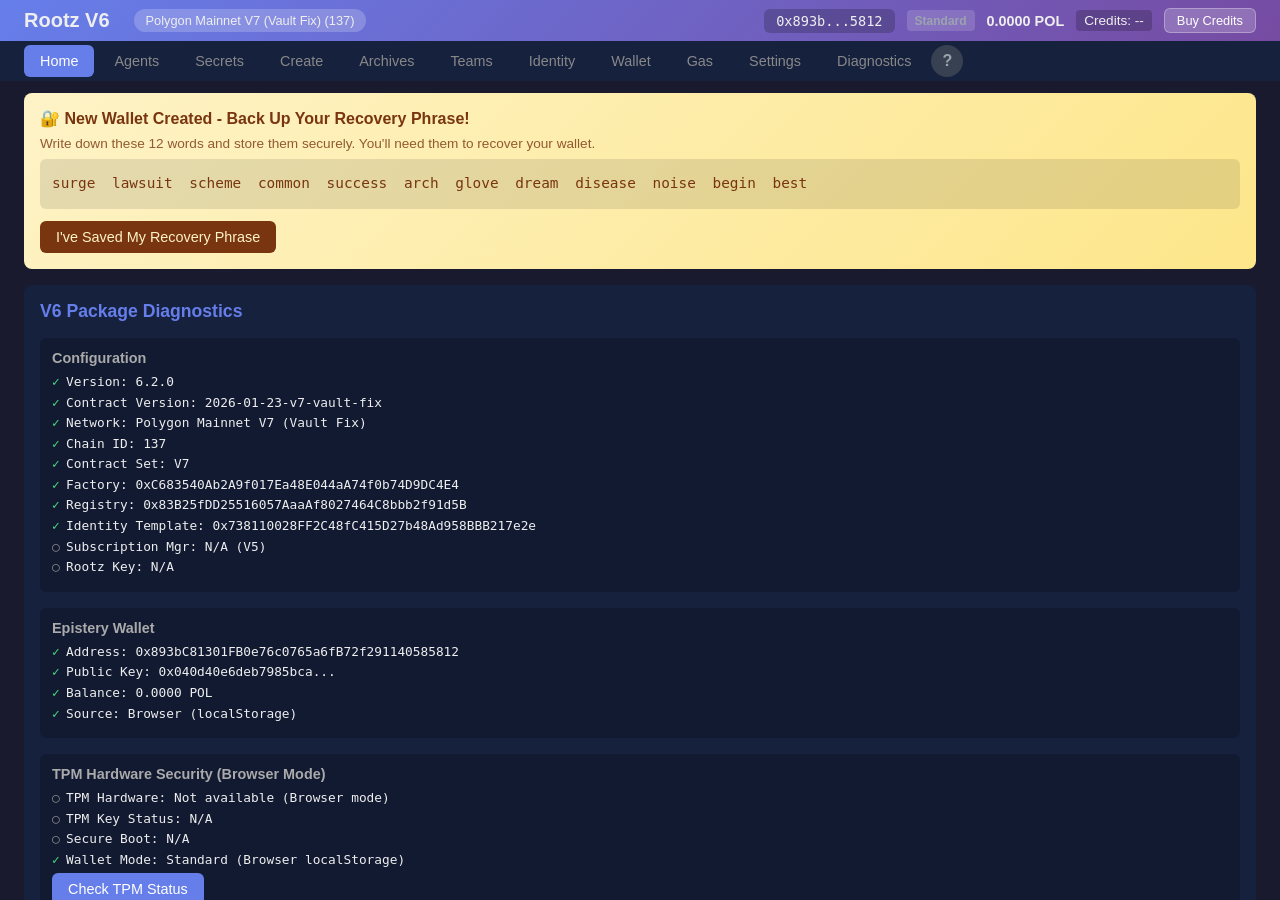
==== index.html @ f6fe9cd7 "Initial deploy — Dashboard V6 build output Vite build from rootz-v6 monorepo. Static files for dashb" ====
<!DOCTYPE html>
<html lang="en">
<head>
  <meta charset="UTF-8">
  <meta name="viewport" content="width=device-width, initial-scale=1.0">
  <title>Rootz V6 Dashboard</title>
  <!-- Office.js for Word Add-in integration -->
  <script src="https://appsforoffice.microsoft.com/lib/1/hosted/office.js"></script>
  <script type="module" crossorigin src="./assets/index-DP-RvSxd.js"></script>
  <link rel="stylesheet" crossorigin href="./assets/index-CRIMobjy.css">
</head>
<body>
  <header id="header">
    <div class="header-content">
      <h1>Rootz V6</h1>
      <div id="network-badge" class="badge">Loading...</div>
      <div id="wallet-info">
        <span id="wallet-address">Not connected</span>
        <span id="wallet-source-badge" class="wallet-source-badge" title="Wallet security mode"></span>
        <span id="wallet-balance"></span>
        <span id="identity-address" class="identity-badge" title="Active Identity Contract"></span>
        <span id="registry-credits" class="registry-credits" title="Registry credits balance">Credits: --</span>
        <button id="buy-credits-btn" class="header-btn" title="Buy 100K credits">Buy Credits</button>
      </div>
    </div>
  </header>

  <nav id="nav">
    <button data-tab="home" class="active">Home</button>
    <button data-tab="agents">Agents</button>
    <button data-tab="secrets">Secrets</button>
    <button data-tab="create">Create</button>
    <button data-tab="archives">Archives</button>
    <button data-tab="teams">Teams</button>
    <button data-tab="identity">Identity</button>
    <button data-tab="wallet">Wallet</button>
    <button data-tab="gas">Gas</button>
    <button data-tab="settings">Settings</button>
    <button data-tab="diagnostics">Diagnostics</button>
    <button data-tab="help" class="help-nav-btn">?</button>
  </nav>

  <main id="content">
    <div id="loading">Initializing...</div>
  </main>

  <!-- Credit Purchase Modal -->
  <div id="credit-modal" class="modal" style="display: none;">
    <div class="modal-backdrop" onclick="document.getElementById('credit-modal').style.display='none'"></div>
    <div class="modal-content">
      <div class="modal-header">
        <h2>Purchase Credits</h2>
        <button class="modal-close" onclick="document.getElementById('credit-modal').style.display='none'">&times;</button>
      </div>
      <div class="modal-body">
        <div id="credit-modal-loading">Loading available tokens...</div>
        <div id="credit-modal-tokens" style="display: none;">
          <div class="token-selector">
            <label>Pay with:</label>
            <select id="credit-token-select">
              <option value="POL">POL (Native)</option>
            </select>
          </div>
          <div class="token-info" id="credit-token-info">
            <div class="token-rate">Rate: <span id="token-rate">--</span> credits per token</div>
            <div class="token-bonus">Bonus: <span id="token-bonus">0%</span></div>
          </div>
          <div class="amount-input">
            <label>Amount:</label>
            <input type="number" id="credit-amount" value="0.1" step="0.01" min="0.01" />
            <span id="credit-amount-symbol">POL</span>
          </div>
          <div class="preview-box" id="credit-preview">
            <div class="preview-row">
              <span>Base credits:</span>
              <span id="preview-base">--</span>
            </div>
            <div class="preview-row bonus">
              <span>Bonus credits:</span>
              <span id="preview-bonus">--</span>
            </div>
            <div class="preview-row total">
              <span>Total credits:</span>
              <span id="preview-total">--</span>
            </div>
          </div>
          <button id="credit-purchase-btn" class="primary full-width">Purchase Credits</button>
          <div id="credit-purchase-status" class="status-message"></div>
        </div>
      </div>
    </div>
  </div>

</body>
</html>
---- assets/index-CRIMobjy.css ----
*{box-sizing:border-box;margin:0;padding:0}html,body{height:100%;overflow:auto}body{font-family:-apple-system,BlinkMacSystemFont,Segoe UI,Roboto,sans-serif;background:#1a1a2e;color:#eee;display:flex;flex-direction:column}header{background:linear-gradient(135deg,#667eea,#764ba2);padding:.5rem 1.5rem;flex-shrink:0}.header-content{display:flex;align-items:center;gap:1.5rem;max-width:1600px;margin:0 auto}header h1{font-size:1.25rem;font-weight:600}.badge{background:#fff3;padding:.25rem .75rem;border-radius:12px;font-size:.8rem}#wallet-info{margin-left:auto;display:flex;gap:.75rem;align-items:center}#wallet-address{font-family:monospace;background:#0003;padding:.25rem .75rem;border-radius:6px;cursor:pointer;font-size:.85rem}#wallet-balance{font-weight:600;font-size:.9rem}.wallet-source-badge{font-size:.75rem;padding:.2rem .5rem;border-radius:4px;font-weight:600}.wallet-source-badge.tpm{background:linear-gradient(135deg,#059669,#10b981);color:#fff}.wallet-source-badge.standard{background:#ffffff26;color:#9ca3af}.identity-badge{display:none;font-size:.75rem;padding:.2rem .5rem;border-radius:4px;color:#818cf8;background:#6366f126;cursor:pointer}.identity-badge.active{display:inline}.registry-credits{font-size:.85rem;padding:.2rem .5rem;border-radius:4px;background:#0003}.registry-credits.has-credits{color:#34d399;background:#22c55e26}.registry-credits.no-credits{color:#fbbf24;background:#fbbf2426}.operating-mode-container{display:flex;align-items:center;gap:.5rem;padding:.25rem .75rem;background:#0003;border-radius:6px;margin-left:1rem}.mode-label{font-size:.75rem;color:#ffffffb3;white-space:nowrap}.mode-select{background:#ffffff26;border:1px solid rgba(255,255,255,.3);color:#fff;padding:.2rem .5rem;border-radius:4px;font-size:.8rem;cursor:pointer;min-width:150px}.mode-select:hover{background:#ffffff40}.mode-select option{background:#1e293b;color:#fff}.mode-notification{position:fixed;top:80px;left:50%;transform:translate(-50%);background:#3b82f6;color:#fff;padding:.75rem 1.5rem;border-radius:8px;font-size:.9rem;box-shadow:0 4px 12px #0000004d;z-index:1000;animation:slideDown .3s ease}.mode-notification.fade-out{opacity:0;transition:opacity .3s ease}@keyframes slideDown{0%{transform:translate(-50%) translateY(-20px);opacity:0}to{transform:translate(-50%) translateY(0);opacity:1}}.header-btn{background:#fff3;border:1px solid rgba(255,255,255,.3);color:#fff;padding:.25rem .75rem;border-radius:6px;cursor:pointer;font-size:.8rem;transition:all .2s}.header-btn:hover{background:#ffffff4d}.header-btn:disabled{opacity:.5;cursor:not-allowed}nav{background:#16213e;padding:.25rem 1.5rem;display:flex;gap:.25rem;flex-shrink:0}nav button{background:transparent;border:none;color:#888;padding:.5rem 1rem;cursor:pointer;border-radius:6px;font-size:.9rem;transition:all .2s}nav button:hover{background:#ffffff1a;color:#fff}nav button.active{background:#667eea;color:#fff}main{flex:1;overflow:auto;padding:.75rem 1.5rem}#loading{text-align:center;padding:2rem;color:#888}.secrets-split-view{display:flex;gap:1rem;height:100%;background:#16213e;border-radius:8px;overflow:hidden}.secrets-list-panel{width:340px;min-width:280px;display:flex;flex-direction:column;border-right:1px solid #333;flex-shrink:0}.secrets-list-header{padding:.75rem 1rem;border-bottom:1px solid #333;display:flex;justify-content:space-between;align-items:center;flex-shrink:0}.secrets-list-header h2{font-size:1rem;color:#667eea;margin:0}.secrets-list-header button{font-size:.75rem;padding:.25rem .5rem}.secrets-filter-bar{display:flex;gap:.4rem;padding:.5rem;border-bottom:1px solid rgba(255,255,255,.1);flex-wrap:wrap;align-items:center}.secrets-search-input{flex:1;min-width:120px;padding:.3rem .5rem;border-radius:4px;border:1px solid rgba(255,255,255,.2);background:#0000004d;color:#e0e0e0;font-size:.8rem}.secrets-search-input::placeholder{color:#fff6}.secrets-filter-select{padding:.3rem .4rem;border-radius:4px;border:1px solid rgba(255,255,255,.2);background:#0000004d;color:#e0e0e0;font-size:.75rem;max-width:130px}.secrets-checkbox-label{display:flex;align-items:center;gap:.25rem;font-size:.75rem;color:#ffffffb3;white-space:nowrap;cursor:pointer}.secrets-checkbox-label input[type=checkbox]{margin:0;cursor:pointer}.secret-row-date{color:#fff6;font-size:.7rem}.secrets-list{flex:1;overflow-y:auto;padding:.5rem}.secret-row{display:flex;align-items:center;padding:.5rem .75rem;margin-bottom:.25rem;background:#0003;border-radius:6px;cursor:pointer;transition:background .15s;gap:.75rem}.secret-row:hover{background:#667eea26}.secret-row.selected{background:#667eea40;border-left:3px solid #667eea}.secret-row-icon{font-size:1.25rem;flex-shrink:0}.secret-row-info{flex:1;min-width:0}.secret-row-name{font-weight:500;font-size:.9rem;white-space:nowrap;overflow:hidden;text-overflow:ellipsis}.secret-row-meta{font-size:.75rem;color:#888;display:flex;gap:.5rem;margin-top:.15rem}.secret-row-type{background:#667eea33;color:#667eea;padding:.1rem .4rem;border-radius:4px;font-size:.65rem;text-transform:uppercase}.secret-row-ipfs{color:#4ade80}.secret-row.team-secret{border-left:3px solid #8b5cf6}.team-badge{display:inline-block;background:linear-gradient(135deg,#8b5cf6,#a855f7);color:#fff;font-size:.6rem;font-weight:600;padding:.1rem .4rem;border-radius:3px;margin-left:.4rem;text-transform:uppercase;vertical-align:middle}.shared-by{color:#a78bfa;font-size:.65rem;margin-left:.3rem}.secret-row.archive-secret{border-left:3px solid #f59e0b}.archive-badge{display:inline-block;background:linear-gradient(135deg,#f59e0b,#d97706);color:#fff;font-size:.6rem;font-weight:600;padding:.1rem .4rem;border-radius:3px;margin-left:.4rem;text-transform:uppercase;vertical-align:middle}.secrets-list-section{margin-bottom:.5rem}.secrets-list-section-header{font-size:.7rem;color:#666;text-transform:uppercase;letter-spacing:.5px;padding:.5rem .5rem .25rem}.secret-detail-panel{flex:1;display:flex;flex-direction:column;overflow:hidden;min-width:0}.secrets-split-view.compact-mode .secrets-list-panel{width:100%;border-right:none}.secrets-split-view.compact-mode .secret-detail-panel,.secrets-split-view.compact-mode.detail-active .secrets-list-panel{display:none}.secrets-split-view.compact-mode.detail-active .secret-detail-panel{display:flex;width:100%}.back-to-list-btn{display:none;background:#667eea33;border:1px solid #667eea;color:#667eea;padding:.35rem .75rem;border-radius:4px;font-size:.75rem;cursor:pointer;margin-right:.5rem}.back-to-list-btn:hover{background:#667eea4d}.secrets-split-view.compact-mode.detail-active .back-to-list-btn{display:inline-flex;align-items:center;gap:.25rem}@media (max-width: 600px){.secrets-split-view{flex-direction:column}.secrets-split-view .secrets-list-panel{width:100%;border-right:none;border-bottom:1px solid #333}.secrets-split-view.detail-active .secrets-list-panel{display:none}.secrets-split-view.detail-active .secret-detail-panel{display:flex}.secrets-split-view.detail-active .back-to-list-btn{display:inline-flex}}.detail-placeholder{display:flex;align-items:center;justify-content:center;height:100%;color:#666;text-align:center;padding:2rem}.detail-placeholder p{font-size:.9rem}.detail-header{padding:.75rem 1rem;border-bottom:1px solid #333;display:flex;justify-content:space-between;align-items:center;flex-shrink:0;background:#0003}.detail-title{font-size:1.1rem;font-weight:600;white-space:nowrap;overflow:hidden;text-overflow:ellipsis}.detail-actions{display:flex;gap:.5rem;flex-shrink:0}.decrypt-btn{background:linear-gradient(135deg,#4ade80,#22c55e);color:#000;border:none;padding:.5rem 1rem;border-radius:6px;font-weight:600;cursor:pointer;font-size:.85rem;transition:transform .2s,box-shadow .2s}.decrypt-btn:hover{transform:translateY(-1px);box-shadow:0 3px 10px #4ade804d}.decrypt-btn:disabled{background:#555;color:#888;cursor:not-allowed;transform:none;box-shadow:none}.detail-content{flex:1;overflow-y:auto;padding:1rem}.decrypted-section{background:#0d0d14;border-radius:6px;margin-bottom:1rem}.decrypted-header{display:flex;justify-content:space-between;align-items:center;padding:.5rem .75rem;background:#4ade801a;border-radius:6px 6px 0 0;border-bottom:1px solid #333}.decrypted-header .status{color:#4ade80;font-size:.85rem}.decrypted-controls{display:flex;gap:.25rem}.decrypted-controls button{background:#ffffff1a;border:none;color:#ccc;padding:.25rem .5rem;border-radius:4px;cursor:pointer;font-size:.75rem;transition:background .15s}.decrypted-controls button:hover{background:#fff3}.decrypted-body{padding:.75rem;max-height:200px;overflow-y:auto;transition:filter .2s}.decrypted-body pre{font-family:SF Mono,Monaco,monospace;font-size:.8rem;white-space:pre-wrap;word-wrap:break-word;margin:0}.decrypted-body.blurred{filter:blur(6px)}.detail-info-grid{display:grid;grid-template-columns:repeat(2,1fr);gap:.5rem;margin-bottom:1rem}.detail-info-item{background:#0003;padding:.5rem .75rem;border-radius:4px}.detail-info-label{font-size:.7rem;color:#888;text-transform:uppercase;margin-bottom:.15rem}.detail-info-value{font-size:.8rem;font-family:monospace;word-break:break-all}.collapsible-section{margin-top:.75rem}.collapsible-header{display:flex;align-items:center;gap:.5rem;padding:.5rem;background:#0003;border-radius:4px;cursor:pointer;font-size:.8rem;color:#888;transition:background .15s}.collapsible-header:hover{background:#0000004d}.collapsible-header .icon{transition:transform .2s}.collapsible-header.open .icon{transform:rotate(90deg)}.collapsible-body{display:none;padding:.75rem;background:#00000026;border-radius:0 0 4px 4px;margin-top:1px}.collapsible-body.open{display:block}.collapsible-body pre{font-size:.7rem;max-height:150px;overflow-y:auto;white-space:pre-wrap;word-wrap:break-word}.team-members-list{display:flex;flex-direction:column;gap:.5rem}.team-member-item{display:flex;align-items:center;gap:.5rem;padding:.4rem .6rem;background:#4caf501a;border-radius:4px;border-left:3px solid #4CAF50}.team-member-item .member-icon{font-size:.9rem}.team-member-item .member-address{font-size:.75rem;color:#b8e6b8;background:transparent;padding:0}.empty-state{text-align:center;padding:2rem;color:#666}.create-secret-panel{background:#16213e;border-radius:8px;padding:1rem;height:100%;overflow-y:auto}.create-secret-panel h2{margin-bottom:1rem;color:#667eea;font-size:1.1rem}.secret-form{max-width:600px}.form-row{display:flex;gap:1rem;margin-bottom:.75rem}.form-row .form-group{flex:1;margin-bottom:0}.form-group{margin-bottom:.75rem}.form-group label{display:block;margin-bottom:.25rem;color:#ccc;font-weight:500;font-size:.85rem}.form-group input,.form-group select,.form-group textarea{width:100%;padding:.5rem;background:#0003;border:1px solid #333;border-radius:6px;color:#eee;font-size:.9rem;font-family:inherit}.form-group textarea{min-height:100px;resize:vertical}.form-group input:focus,.form-group select:focus,.form-group textarea:focus{outline:none;border-color:#667eea}.form-hint{display:block;margin-top:.25rem;color:#666;font-size:.75rem}.input-method-toggle{display:flex;gap:.25rem;margin-bottom:.5rem}.input-method-btn{background:#0003;border:1px solid #333;color:#888;padding:.35rem .75rem;border-radius:6px;cursor:pointer;font-size:.8rem;transition:all .2s}.input-method-btn:hover{border-color:#667eea;color:#ccc}.input-method-btn.active{background:#667eea33;border-color:#667eea;color:#667eea}.form-group input[type=file]{padding:.35rem;background:#0003;border:1px dashed #444;border-radius:6px;cursor:pointer}.form-group input[type=file]:hover{border-color:#667eea}.form-info{background:#667eea1a;border:1px solid rgba(102,126,234,.3);border-radius:6px;padding:.75rem;margin-bottom:1rem;font-size:.85rem}.form-info h4{color:#667eea;margin-bottom:.5rem;font-size:.9rem}.form-info ol{margin:0 0 .5rem 1.25rem;color:#aaa;font-size:.8rem}.form-info li{margin:.15rem 0}.cost-estimate{color:#fbbf24;font-size:.8rem;margin:0}.form-actions{display:flex;gap:.75rem;margin-top:1rem}.creation-progress{background:#0003;border-radius:6px;padding:.75rem;margin-bottom:1rem}.creation-progress.hidden{display:none}.progress-header{font-weight:600;margin-bottom:.5rem;color:#667eea;font-size:.9rem}.progress-steps{margin-bottom:.5rem}.progress-step{display:flex;align-items:center;gap:.4rem;padding:.15rem 0;font-size:.8rem}.progress-step.completed{color:#4ade80}.progress-step.in-progress{color:#667eea}.progress-step.failed{color:#f87171}.progress-step.pending{color:#666}.step-icon{width:1.25rem;text-align:center}.progress-bar{height:6px;background:#0000004d;border-radius:3px;overflow:hidden;margin-bottom:.5rem}.progress-fill{height:100%;background:linear-gradient(90deg,#667eea,#764ba2);transition:width .3s ease;width:0%}.progress-status{font-size:.8rem;color:#888}.creation-result{margin-bottom:1rem}.creation-result.hidden{display:none}.result-success{background:#4ade801a;border:1px solid rgba(74,222,128,.3);border-radius:6px;padding:1rem}.result-success h3{color:#4ade80;margin-bottom:.75rem;font-size:1rem}.result-details{font-size:.85rem}.result-item{display:flex;gap:.75rem;margin:.35rem 0}.result-label{color:#888;min-width:100px}.result-value{color:#ccc;font-family:monospace;word-break:break-all;font-size:.8rem}.result-value a{color:#667eea;text-decoration:none}.result-value a:hover{text-decoration:underline}.result-error{background:#f871711a;border:1px solid rgba(248,113,113,.3);border-radius:6px;padding:1rem}.result-error h3{color:#f87171;margin-bottom:.75rem;font-size:1rem}.error-message{color:#fca5a5;margin-bottom:.75rem;font-size:.85rem}.diagnostics-panel{background:#16213e;border-radius:8px;padding:1rem;height:100%;overflow-y:auto}.diagnostics-panel h2{margin-bottom:1rem;color:#667eea;font-size:1.1rem}.test-section{margin-bottom:1rem;padding:.75rem;background:#0003;border-radius:6px}.test-section h3{margin-bottom:.5rem;font-size:.9rem;color:#aaa}.test-result{display:flex;align-items:center;gap:.4rem;margin:.35rem 0;font-family:monospace;font-size:.8rem}.test-result.pass:before{content:"✓";color:#4ade80}.test-result.fail:before{content:"✗";color:#f87171}.test-result.pending:before{content:"○";color:#888}button.primary{background:#667eea;color:#fff;border:none;padding:.5rem 1rem;border-radius:6px;cursor:pointer;font-size:.9rem}button.primary:hover{background:#5a6fd6}button.primary:disabled{background:#444;cursor:not-allowed}button.secondary{background:transparent;border:1px solid #667eea;color:#667eea;padding:.5rem 1rem;border-radius:6px;cursor:pointer;font-size:.9rem}button.secondary:hover{background:#667eea1a}.mnemonic-backup{background:linear-gradient(135deg,#fef3c7,#fde68a);color:#78350f;padding:1rem;border-radius:8px;margin-bottom:1rem}.mnemonic-backup h3{margin-bottom:.5rem;font-size:1rem}.mnemonic-backup p{margin-bottom:.5rem;opacity:.8;font-size:.85rem}.mnemonic-words{background:#0000001a;padding:.75rem;border-radius:6px;font-family:monospace;font-size:.9rem;word-spacing:.5rem;line-height:1.8;margin-bottom:.75rem}.mnemonic-backup button{background:#78350f;color:#fef3c7}.error{background:#7f1d1d;color:#fca5a5;padding:1rem;border-radius:8px;font-family:monospace;white-space:pre-wrap;font-size:.85rem}.mono{font-family:SF Mono,Monaco,Inconsolata,Roboto Mono,monospace}.loading{text-align:center;padding:1.5rem;color:#888}.truncate{overflow:hidden;text-overflow:ellipsis;white-space:nowrap}.notes-section{margin-top:1rem;border-top:1px solid #333;padding-top:1rem}.notes-header{display:flex;justify-content:space-between;align-items:center;margin-bottom:.75rem}.notes-header h3{font-size:.95rem;color:#667eea;margin:0}.notes-header-actions{display:flex;gap:.5rem}.notes-header-actions button{font-size:.75rem;padding:.25rem .5rem}.notes-list{max-height:300px;overflow-y:auto}.note-item{background:#0003;border-radius:6px;padding:.75rem;margin-bottom:.5rem;border-left:3px solid #667eea}.note-item-header{display:flex;justify-content:space-between;align-items:center;margin-bottom:.5rem}.note-item-meta{font-size:.7rem;color:#888}.note-item-author{font-family:monospace;font-size:.7rem;color:#667eea}.note-item-content{font-size:.85rem;line-height:1.4;white-space:pre-wrap;word-break:break-word}.note-item-files{margin-top:.5rem;padding-top:.5rem;border-top:1px solid #333}.note-file{display:flex;align-items:center;gap:.5rem;font-size:.75rem;color:#4ade80;padding:.25rem 0}.note-file-icon{font-size:.9rem}.add-note-form{background:#0003;border-radius:6px;padding:.75rem;margin-bottom:.75rem}.add-note-form.hidden{display:none}.add-note-form textarea{width:100%;min-height:80px;padding:.5rem;background:#0003;border:1px solid #333;border-radius:6px;color:#eee;font-size:.85rem;font-family:inherit;resize:vertical;margin-bottom:.5rem}.add-note-form textarea:focus{outline:none;border-color:#667eea}.add-note-actions{display:flex;gap:.5rem;justify-content:flex-end}.add-note-actions button{font-size:.8rem;padding:.35rem .75rem}.file-upload-section{margin:.5rem 0}.file-upload-label{display:inline-flex;align-items:center;gap:.35rem;padding:.35rem .75rem;background:#ffffff0d;border:1px dashed #555;border-radius:4px;cursor:pointer;font-size:.8rem;color:#888;transition:all .2s}.file-upload-label:hover{border-color:#667eea;color:#fff;background:#667eea1a}.file-upload-icon{font-size:1rem}.selected-file-info{display:flex;align-items:center;gap:.5rem;margin-top:.35rem;padding:.35rem .5rem;background:#667eea26;border-radius:4px;font-size:.75rem}.selected-file-info.hidden{display:none}.selected-file-name{color:#fff;font-weight:500}.selected-file-size{color:#888}.remove-file-btn{background:none;border:none;color:#f87171;cursor:pointer;padding:0 .25rem;font-size:.9rem;margin-left:auto}.remove-file-btn:hover{color:#f44}.note-file-link{display:flex;align-items:center;gap:.35rem;padding:.35rem .5rem;background:#667eea1a;border-radius:4px;text-decoration:none;color:inherit;transition:all .2s;margin-bottom:.25rem}.note-file-link:hover{background:#667eea33}.note-file-name{color:#fff;font-size:.8rem}.note-file-size{color:#888;font-size:.7rem}.note-file-download{margin-left:auto;color:#667eea;font-size:.9rem}.note-file-description{font-size:.7rem;color:#888;padding-left:1.5rem;margin-bottom:.25rem}.note-item.file-only{border-left:2px solid #667eea}.file-only-badge{background:#667eea33;color:#667eea;padding:.1rem .35rem;border-radius:3px;font-size:.65rem;margin-left:.5rem}.note-item.document-revision{border-left:3px solid #10b981;background:#10b98114}.revision-badge{background:#10b981;color:#000;padding:.15rem .4rem;border-radius:3px;font-size:.65rem;font-weight:600;margin-right:.5rem}.document-revision-info{margin:.5rem 0}.doc-rev-title{font-size:.85rem;font-weight:500;color:#e5e5e5;margin-bottom:.25rem}.doc-rev-details{font-size:.7rem;color:#888;display:flex;gap:.75rem}.document-revision-actions{display:flex;gap:.5rem;margin-top:.5rem}.doc-rev-view-btn,.doc-rev-download-btn{font-size:.7rem;padding:.3rem .6rem;border-radius:4px;cursor:pointer}.doc-rev-view-btn{background:#667eea33;border:1px solid #667eea;color:#667eea}.doc-rev-view-btn:hover{background:#667eea4d}.doc-rev-download-btn{background:#10b981;border:none;color:#000;font-weight:500}.doc-rev-download-btn:hover{background:#059669}.doc-rev-download-btn:disabled{background:#666;color:#999;cursor:not-allowed}.notes-loading{text-align:center;padding:1rem;color:#888;font-size:.85rem}.notes-empty{text-align:center;padding:1rem;color:#666;font-size:.85rem;background:#0000001a;border-radius:6px}.keyvault-info{background:#667eea1a;border:1px solid rgba(102,126,234,.2);border-radius:6px;padding:.5rem .75rem;margin-bottom:.75rem;font-size:.75rem}.keyvault-info-row{display:flex;justify-content:space-between;gap:1rem;color:#aaa}.keyvault-info-label{color:#667eea}.keyvault-selector{display:flex;align-items:center;gap:.5rem;margin-bottom:.5rem;padding-bottom:.5rem;border-bottom:1px solid rgba(102,126,234,.2)}.keyvault-selector-label{color:#667eea;font-weight:500}.keyvault-select{flex:1;background:#0000004d;border:1px solid rgba(102,126,234,.3);border-radius:4px;padding:.25rem .5rem;font-size:.7rem;color:#fff;cursor:pointer}.keyvault-select:hover{border-color:#667eea80}.keyvault-select:focus{outline:none;border-color:#667eea;box-shadow:0 0 0 2px #667eea33}.keyvault-select option{background:#1a1a2e;color:#fff}.keyvault-count{background:#667eea33;color:#667eea;font-size:.65rem;padding:.15rem .4rem;border-radius:10px;white-space:nowrap}.credit-balance-row{align-items:center;margin-top:.25rem;padding-top:.25rem;border-top:1px dashed rgba(102,126,234,.15)}.credit-balance{font-family:monospace;font-weight:500}.credit-balance.credit-ok{color:#34d399}.credit-balance.credit-warning{color:#fbbf24}.credit-balance.credit-low{color:#f87171}.fund-keyvault-btn{background:#22c55e33;color:#22c55e;border:1px solid rgba(34,197,94,.3);border-radius:4px;padding:.1rem .4rem;font-size:.75rem;font-weight:700;cursor:pointer;transition:all .2s ease;margin-left:.5rem}.fund-keyvault-btn:hover{background:#22c55e4d;border-color:#22c55e80}.fund-keyvault-btn:disabled{opacity:.5;cursor:not-allowed}.fund-secret-btn{background:#3b82f633;color:#3b82f6;border-color:#3b82f64d;margin-left:.25rem}.fund-secret-btn:hover{background:#3b82f64d;border-color:#3b82f680}.fund-vault-btn{background:#f9731633;color:#f97316;border-color:#f973164d;margin-left:.25rem}.fund-vault-btn:hover{background:#f973164d;border-color:#f9731680}.create-keyvault-section{text-align:center;padding:1rem;background:#0000001a;border-radius:6px}.create-keyvault-section p{margin-bottom:.75rem;color:#888;font-size:.85rem}.note-version-badge{background:#4ade8033;color:#4ade80;font-size:.65rem;padding:.1rem .4rem;border-radius:4px}.encrypt-file-option{margin-top:.5rem;padding:.5rem;background:#667eea1a;border-radius:6px;border:1px dashed rgba(102,126,234,.3)}.encrypt-file-option.hidden{display:none}.encrypt-checkbox-label{display:flex;align-items:center;gap:.5rem;cursor:pointer;font-size:.85rem;color:#ccc}.encrypt-checkbox-label input[type=checkbox]{width:auto;margin:0;cursor:pointer}.encrypt-checkbox-text{color:#667eea}.encrypt-help{display:inline-flex;align-items:center;justify-content:center;width:16px;height:16px;background:#667eea33;border-radius:50%;font-size:.65rem;color:#667eea;cursor:help}.note-file-link.encrypted{background:#eab30826;border:1px solid rgba(234,179,8,.3)}.note-file-link.encrypted:hover{background:#eab30840}.note-file-encrypted-badge{background:#eab3084d;color:#eab308;font-size:.6rem;padding:.1rem .3rem;border-radius:3px;margin-left:.25rem}.note-file-decrypt{margin-left:auto;color:#eab308;font-size:.75rem}.note-file-link.decrypting{opacity:.7;pointer-events:none}.note-file-link.decrypting .note-file-decrypt{animation:pulse 1s infinite}@keyframes pulse{0%,to{opacity:1}50%{opacity:.4}}.share-btn{background:linear-gradient(135deg,#7c3aed,#5b21b6);color:#fff;border:none;padding:.5rem 1rem;border-radius:.5rem;cursor:pointer;font-size:.875rem;font-weight:500;transition:all .2s}.share-btn:hover{background:linear-gradient(135deg,#8b5cf6,#6d28d9);transform:translateY(-1px)}.link-share-btn{background:linear-gradient(135deg,#0891b2,#0e7490);color:#fff;border:none;padding:.5rem 1rem;border-radius:.5rem;cursor:pointer;font-size:.875rem;font-weight:500;transition:all .2s}.link-share-btn:hover{background:linear-gradient(135deg,#06b6d4,#0891b2);transform:translateY(-1px)}.link-share-btn:disabled{opacity:.6;cursor:not-allowed;transform:none}.modal-overlay{position:fixed;top:0;left:0;right:0;bottom:0;background:#000000b3;display:flex;align-items:center;justify-content:center;z-index:1000;-webkit-backdrop-filter:blur(4px);backdrop-filter:blur(4px)}.modal-content{background:#1e1e2e;border-radius:1rem;max-width:500px;width:90%;max-height:80vh;overflow-y:auto;box-shadow:0 25px 50px -12px #00000080;border:1px solid rgba(255,255,255,.1)}.modal-header{display:flex;justify-content:space-between;align-items:center;padding:1.25rem 1.5rem;border-bottom:1px solid rgba(255,255,255,.1)}.modal-header h2{margin:0;font-size:1.25rem;color:#f3f4f6}.close-modal{background:none;border:none;color:#9ca3af;font-size:1.5rem;cursor:pointer;padding:0;line-height:1}.close-modal:hover{color:#f3f4f6}.share-secret-name{color:#f3f4f6;margin-bottom:.5rem}.share-description{color:#9ca3af;font-size:.875rem;margin-bottom:1.5rem}.share-form label{display:block;color:#d1d5db;font-size:.875rem;margin-bottom:.5rem;margin-top:1rem}.share-form label:first-child{margin-top:0}.share-form input[type=text]{width:100%;padding:.75rem;background:#2d2d3d;border:1px solid #4a4a5a;border-radius:.5rem;color:#f3f4f6;font-family:monospace;font-size:.875rem}.share-form input[type=text]:focus{outline:none;border-color:#7c3aed;box-shadow:0 0 0 2px #7c3aed33}.share-form .hint{color:#6b7280;font-size:.75rem;margin-top:.5rem}.share-options{margin-top:1.25rem;padding:1rem;background:#2d2d3d;border-radius:.5rem}.share-options label{display:flex;align-items:center;gap:.5rem;cursor:pointer;margin:0}.share-options input[type=checkbox]{width:1rem;height:1rem;accent-color:#7c3aed}.write-expiration{margin-top:1rem;padding-top:1rem;border-top:1px solid rgba(255,255,255,.1)}.write-expiration label{display:block;font-size:.875rem;color:#aaa;margin-bottom:.5rem}.write-expiration select{width:100%;padding:.5rem .75rem;background:#1a1a2e;border:1px solid #444;border-radius:.375rem;color:#eee;font-size:.875rem;cursor:pointer}.write-expiration select:focus{border-color:#7c3aed;outline:none}.share-status{margin-top:1.5rem}.share-status .pending{color:#fbbf24;font-size:.875rem}.share-status .success{color:#22c55e}.share-status .error{color:#ef4444}.share-result{background:#2d2d3d;border-radius:.5rem;padding:1rem}.share-result ol{margin:.75rem 0;padding-left:1.5rem;color:#d1d5db;font-size:.875rem}.share-result li{margin-bottom:.5rem}.invite-json{background:#1a1a2a;padding:.75rem;border-radius:.375rem;font-size:.75rem;overflow-x:auto;color:#9ca3af;margin:.75rem 0}.modal-footer{display:flex;gap:1rem;justify-content:flex-end;padding:1rem 1.5rem;border-top:1px solid rgba(255,255,255,.1)}.modal-footer button{padding:.625rem 1.25rem;border-radius:.5rem;font-size:.875rem;font-weight:500;cursor:pointer;transition:all .2s}.modal-footer .secondary{background:transparent;border:1px solid #4a4a5a;color:#d1d5db}.modal-footer .secondary:hover{background:#2d2d3d}.modal-footer .primary{background:linear-gradient(135deg,#7c3aed,#5b21b6);border:none;color:#fff}.modal-footer .primary:hover{background:linear-gradient(135deg,#8b5cf6,#6d28d9)}.modal-footer .primary:disabled{opacity:.5;cursor:not-allowed}.teams-panel{padding:1rem;max-width:900px;height:100%;overflow-y:auto}.teams-panel h2{color:#f3f4f6;margin-bottom:.5rem}.teams-panel .subtitle{color:#9ca3af;margin-bottom:2rem}.teams-section{background:#1e1e2e;border-radius:.75rem;padding:1.25rem;margin-bottom:1.5rem;border:1px solid rgba(255,255,255,.05)}.teams-section h3{color:#f3f4f6;font-size:1rem;margin:0 0 .5rem}.teams-section .section-hint{color:#6b7280;font-size:.8rem;margin:0 0 1rem}.teams-section .placeholder{color:#6b7280;font-style:italic;font-size:.875rem}.teams-section .stats{color:#9ca3af;font-size:.8rem;margin-top:.5rem}.teams-section .hint{color:#6b7280;font-size:.75rem;margin-top:.25rem}.teams-section.collapsible .section-header{display:flex;justify-content:space-between;align-items:center;cursor:pointer;-webkit-user-select:none;user-select:none}.teams-section.collapsible .section-header h3{margin:0}.teams-section.collapsible .toggle-icon{color:#6b7280;font-size:.75rem}.teams-section .section-content{margin-top:1rem}.teams-section .section-content.hidden{display:none}.teams-section .test-group{margin-bottom:1rem;padding:1rem;background:#2d2d3d;border-radius:.5rem}.teams-section .test-group:last-child{margin-bottom:0}.teams-section .test-group p{color:#9ca3af;font-size:.875rem;margin:0 0 .75rem}.team-secret-item{display:flex;align-items:center;gap:1rem;padding:.75rem;background:#2d2d3d;border-radius:.5rem;margin-bottom:.5rem}.team-secret-item .secret-name{color:#f3f4f6;font-weight:500;flex:1}.team-secret-item .secret-role{color:#22c55e;font-size:.75rem;background:#22c55e1a;padding:.25rem .5rem;border-radius:.25rem}.team-secret-item .secret-owner{color:#6b7280;font-size:.75rem;font-family:monospace}.pending-keys-section{margin-bottom:1rem}.pending-keys-section h4{color:#f3f4f6;font-size:.9rem;margin:0 0 .5rem}.response-item,.keys-item{display:flex;align-items:center;justify-content:space-between;gap:1rem;padding:.75rem;background:#2d2d3d;border-radius:.5rem;margin-bottom:.5rem}.response-info,.keys-info{display:flex;flex-direction:column;gap:.25rem;flex:1;min-width:0}.response-from,.keys-from{color:#f3f4f6;font-size:.85rem}.response-secret,.keys-secret{color:#6b7280;font-size:.75rem;font-family:monospace}.send-keys-btn,.decrypt-keys-btn{flex-shrink:0}.identity-panel{padding:1rem;max-width:800px;margin:0 auto;height:100%;overflow-y:auto}.identity-panel h2{color:#a78bfa;margin-bottom:1.5rem}.identity-panel .identity-section{background:#1e1e2e;border-radius:.75rem;padding:1.25rem;margin-bottom:1.5rem;border:1px solid rgba(124,58,237,.2)}.identity-panel .identity-section h3{color:#f3f4f6;font-size:1rem;margin:0 0 1rem;padding-bottom:.5rem;border-bottom:1px solid rgba(124,58,237,.1)}.identity-panel .identity-section h4{color:#9ca3af;font-size:.9rem;margin:1.5rem 0 .75rem}.identity-selector-section{background:linear-gradient(135deg,#7c3aed1a,#8b5cf60d)!important;border:1px solid rgba(124,58,237,.3)!important}.identity-selector-section h3{color:#a78bfa!important}.identity-dropdown{width:100%;padding:.75rem 1rem;background:#2d2d3d;border:1px solid rgba(124,58,237,.3);border-radius:.5rem;color:#f3f4f6;font-size:.875rem;font-family:JetBrains Mono,monospace;cursor:pointer;transition:border-color .2s,box-shadow .2s}.identity-dropdown:hover{border-color:#7c3aed80}.identity-dropdown:focus{outline:none;border-color:#a78bfa;box-shadow:0 0 0 3px #a78bfa26}.identity-dropdown option{background:#2d2d3d;color:#f3f4f6;padding:.5rem}#identity-selector-status{margin-top:.75rem}#identity-selector-status .success{color:#10b981;font-size:.875rem;padding:.5rem;background:#10b9811a;border-radius:.25rem}.identity-info{background:#2d2d3d;border-radius:.5rem;padding:1rem}.identity-info .identity-address,.identity-info .identity-creator,.identity-info .identity-stats{margin-bottom:.5rem;font-size:.875rem}.identity-info .identity-address code{background:#1a1a2a;padding:.25rem .5rem;border-radius:.25rem;font-size:.75rem;color:#a78bfa}.rivet-card{background:#2d2d3d;padding:1rem;border-radius:.5rem;margin-bottom:.75rem;border-left:4px solid #22c55e}.rivet-card.inactive{border-left-color:#facc15;opacity:.7}.rivet-card.current-device{border-left-color:#a78bfa;background:linear-gradient(135deg,#2d2d3d,#3d2d4d)}.rivet-card .rivet-name{font-weight:600;font-size:1rem;color:#f3f4f6;margin-bottom:.25rem}.rivet-card .rivet-address{font-family:monospace;font-size:.75rem;color:#9ca3af;margin-bottom:.5rem}.rivet-card .rivet-address code{background:#1a1a2a;padding:.25rem .5rem;border-radius:.25rem}.rivet-card .rivet-meta{font-size:.75rem;color:#6b7280;margin-bottom:.5rem}.rivet-card .rivet-note{font-size:.75rem;color:#6b7280;font-style:italic;margin:0}.remove-rivet-btn{background:transparent;border:1px solid #f87171;color:#f87171;padding:.375rem .75rem;border-radius:.375rem;cursor:pointer;font-size:.75rem;transition:all .2s}.remove-rivet-btn:hover{background:#f87171;color:#fff}#identity-console{background:#1a1a2a;color:#22c55e;font-family:monospace;font-size:.8rem;padding:1rem;border-radius:.5rem;max-height:200px;overflow-y:auto;min-height:100px}#identity-console div{margin-bottom:.25rem;line-height:1.4}.teams-section .identity-section{background:linear-gradient(135deg,#1e1e2e,#2d2d3d);border:1px solid rgba(124,58,237,.2)}.identity-row{display:flex;align-items:center;gap:.75rem;margin-bottom:.75rem}.identity-row:last-child{margin-bottom:0}.identity-row label{color:#9ca3af;font-size:.8rem;min-width:80px}.identity-row code{flex:1;background:#1a1a2a;padding:.5rem .75rem;border-radius:.375rem;font-size:.75rem;color:#22c55e;overflow:hidden;text-overflow:ellipsis;white-space:nowrap}.identity-row code.pubkey{font-size:.65rem;color:#a78bfa}.copy-btn{background:transparent;border:1px solid #4a4a5a;color:#9ca3af;padding:.375rem .5rem;border-radius:.375rem;cursor:pointer;font-size:.75rem;transition:all .2s}.copy-btn:hover{background:#4a4a5a;color:#f3f4f6}.watch-secret-input{display:flex;gap:.5rem;margin-bottom:.5rem}.watch-secret-input input{flex:1;background:#2d2d3d;border:1px solid #4a4a5a;border-radius:.375rem;padding:.5rem .75rem;color:#f3f4f6;font-family:monospace;font-size:.8rem}.watch-secret-input input:focus{outline:none;border-color:#7c3aed}.watch-result{padding:.5rem 0}.watch-result p{margin:0;font-size:.85rem}.watch-result .error{color:#f87171}.watch-result .success{color:#22c55e}.watch-result .pending{color:#facc15}.watch-result .info{color:#9ca3af}.invite-item{background:#2d2d3d;border:1px solid #4a4a5a;border-radius:.5rem;padding:1rem;margin-bottom:.75rem}.invite-item:last-child{margin-bottom:0}.invite-header{display:flex;justify-content:space-between;align-items:center;margin-bottom:.75rem}.invite-type{font-weight:600;color:#a78bfa}.invite-time{font-size:.75rem;color:#9ca3af}.invite-details{margin-bottom:1rem}.invite-row{display:flex;align-items:center;gap:.5rem;margin-bottom:.5rem;font-size:.85rem}.invite-row:last-child{margin-bottom:0}.invite-row label{color:#9ca3af;min-width:60px}.invite-row code{background:#1a1a2a;padding:.25rem .5rem;border-radius:.25rem;font-size:.75rem;color:#22c55e}.invite-actions{display:flex;gap:.75rem}.invite-actions button{flex:1;padding:.5rem 1rem;border-radius:.375rem;font-size:.85rem;cursor:pointer;transition:all .2s}.accept-invite-btn{background:linear-gradient(135deg,#22c55e,#16a34a);border:none;color:#fff}.accept-invite-btn:hover{transform:translateY(-1px);box-shadow:0 4px 12px #22c55e4d}.reject-invite-btn{background:transparent;border:1px solid #f87171;color:#f87171}.reject-invite-btn:hover{background:#f87171;color:#fff}.json-preview{background:#1a1a2a;border-radius:.5rem;padding:1rem;font-family:monospace;font-size:.75rem;overflow-x:auto;max-height:200px;color:#22c55e;white-space:pre-wrap;word-break:break-all}.modal{position:fixed;top:0;left:0;width:100%;height:100%;z-index:1000;display:flex;align-items:center;justify-content:center}.modal-backdrop{position:absolute;top:0;left:0;width:100%;height:100%;background:#000000b3}.modal-content{position:relative;background:#1e1e2e;border-radius:1rem;width:90%;max-width:480px;max-height:90vh;overflow-y:auto;box-shadow:0 20px 60px #00000080;border:1px solid rgba(255,255,255,.1)}.modal-header{display:flex;justify-content:space-between;align-items:center;padding:1.25rem 1.5rem;border-bottom:1px solid rgba(255,255,255,.1);background:linear-gradient(135deg,#667eea,#764ba2);border-radius:1rem 1rem 0 0}.modal-header h2{margin:0;font-size:1.25rem;font-weight:600}.modal-close{background:none;border:none;color:#fff;font-size:1.75rem;cursor:pointer;opacity:.8;line-height:1}.modal-close:hover{opacity:1}.modal-body{padding:1.5rem}.token-selector{margin-bottom:1.25rem}.token-selector label{display:block;font-size:.85rem;color:#aaa;margin-bottom:.5rem}.token-selector select{width:100%;padding:.75rem 1rem;font-size:1rem;background:#2a2a3e;border:1px solid rgba(255,255,255,.1);border-radius:.5rem;color:#fff;cursor:pointer}.token-selector select:focus{outline:none;border-color:#667eea}.token-info{display:flex;gap:1.5rem;padding:.75rem 1rem;background:#667eea1a;border-radius:.5rem;margin-bottom:1.25rem;font-size:.9rem}.token-rate,.token-bonus{color:#aaa}.token-rate span,.token-bonus span{color:#22c55e;font-weight:600}.amount-input{margin-bottom:1.25rem}.amount-input label{display:block;font-size:.85rem;color:#aaa;margin-bottom:.5rem}.amount-input input{width:calc(100% - 60px);padding:.75rem 1rem;font-size:1.25rem;background:#2a2a3e;border:1px solid rgba(255,255,255,.1);border-radius:.5rem 0 0 .5rem;color:#fff}.amount-input input:focus{outline:none;border-color:#667eea}.amount-input span{display:inline-block;width:60px;padding:.75rem .5rem;font-size:1rem;background:#3a3a4e;border:1px solid rgba(255,255,255,.1);border-left:none;border-radius:0 .5rem .5rem 0;text-align:center;color:#aaa}.preview-box{background:#2a2a3e;border-radius:.5rem;padding:1rem;margin-bottom:1.25rem}.preview-row{display:flex;justify-content:space-between;padding:.5rem 0;font-size:.9rem;color:#aaa}.preview-row span:last-child{color:#fff;font-weight:500}.preview-row.bonus span:last-child{color:#22c55e}.preview-row.total{border-top:1px solid rgba(255,255,255,.1);margin-top:.5rem;padding-top:.75rem;font-size:1.1rem}.preview-row.total span:last-child{color:#667eea;font-weight:700}.full-width{width:100%;padding:1rem;font-size:1rem}.status-message{margin-top:1rem;padding:.75rem 1rem;border-radius:.5rem;font-size:.9rem;text-align:center}.status-message.success{background:#22c55e33;color:#22c55e;border:1px solid rgba(34,197,94,.3)}.status-message.error{background:#ef444433;color:#ef4444;border:1px solid rgba(239,68,68,.3)}.status-message.pending{background:#eab30833;color:#eab308;border:1px solid rgba(234,179,8,.3)}.status-message.info{background:#3b82f633;color:#60a5fa;border:1px solid rgba(59,130,246,.3)}.status-message:empty{display:none}.success-details{text-align:left}.success-details p{margin:.25rem 0}.success-details code{background:#0000004d;padding:.1rem .4rem;border-radius:3px;font-family:monospace;font-size:.85rem}.success-details .warning-note{color:#fbbf24;font-size:.8rem;font-style:italic;margin-top:.5rem}.error-details{text-align:left}.error-details p{margin:.25rem 0}.error-details code{background:#0000004d;padding:.1rem .4rem;border-radius:3px;font-family:monospace;font-size:.85rem}.section-description{color:#9ca3af;font-size:.85rem;margin-bottom:1rem;line-height:1.5}.key-status{padding:.75rem 1rem;border-radius:.5rem;margin-bottom:1rem;font-size:.9rem}.key-status.success{background:#22c55e26;border:1px solid rgba(34,197,94,.3);color:#22c55e}.key-status.warning{background:#eab30826;border:1px solid rgba(234,179,8,.3);color:#eab308}.pubkey-preview{display:block;margin-top:.5rem;font-size:.75rem;background:#0003;padding:.375rem .5rem;border-radius:.25rem;color:#a78bfa}.device-key-card{background:#2d2d3d;padding:.75rem 1rem;border-radius:.5rem;margin-bottom:.5rem;border-left:3px solid #4a4a5a}.device-key-card.current-device{border-left-color:#a78bfa;background:linear-gradient(135deg,#2d2d3d,#3d2d4d)}.device-key-card .device-name{font-weight:600;font-size:.9rem;color:#f3f4f6;margin-bottom:.25rem}.device-key-card .device-address{font-family:monospace;font-size:.75rem;color:#9ca3af;margin-bottom:.375rem}.device-key-card .device-address code{background:#1a1a2a;padding:.25rem .5rem;border-radius:.25rem}.device-key-card .device-key-status{font-size:.75rem}.device-key-card .key-registered{color:#22c55e}.device-key-card .key-missing{color:#fbbf24}.gas-preview{background:#16213e;border:1px solid rgba(102,126,234,.3);border-radius:8px;padding:1rem;margin-bottom:1rem}.gas-preview.hidden{display:none}.gas-preview h4{color:#667eea;margin:0 0 .75rem;font-size:.95rem}.gas-preview-loading{color:#888;font-size:.85rem;text-align:center;padding:.5rem}.gas-preview-success{font-size:.85rem}.gas-preview-error{background:#f871711a;border:1px solid rgba(248,113,113,.3);border-radius:6px;padding:.75rem}.gas-preview-error .error-icon{font-size:1.2rem;margin-right:.5rem}.gas-preview-error .error-message{color:#f87171}.gas-preview-error .blockers-list{margin:.5rem 0 0 1.5rem;padding:0;color:#fca5a5;font-size:.8rem}.gas-preview-refresh{display:flex;align-items:center;gap:.75rem;margin-top:.75rem;padding-top:.75rem;border-top:1px solid rgba(255,255,255,.1)}.gas-preview-refresh button{padding:.4rem .8rem;font-size:.8rem}.gas-preview-refresh .refresh-hint{color:#888;font-size:.75rem;font-style:italic}.gas-alert{display:flex;align-items:flex-start;gap:.75rem;padding:.75rem;border-radius:6px;margin-bottom:.75rem}.gas-alert .alert-icon{font-size:1.5rem;flex-shrink:0}.gas-alert .alert-content{flex:1}.gas-alert .alert-content strong{display:block;margin-bottom:.25rem}.gas-alert .alert-content p{margin:.25rem 0;font-size:.85rem}.gas-alert-warning{background:#fbbf2426;border:1px solid rgba(251,191,36,.4)}.gas-alert-warning strong{color:#fbbf24}.gas-alert-warning p{color:#fcd34d}.gas-alert-critical{background:#ef444433;border:1px solid rgba(239,68,68,.5)}.gas-alert-critical strong{color:#ef4444}.gas-alert-critical p{color:#fca5a5}.gas-value.gas-high{color:#ef4444!important;font-weight:600}.cost-summary{background:#0003;border-radius:6px;padding:.75rem;margin-bottom:.75rem}.cost-row{display:flex;justify-content:space-between;padding:.25rem 0;color:#aaa}.cost-row .cost-value{font-family:monospace;color:#fff}.cost-row.cost-total{border-top:1px solid #333;margin-top:.25rem;padding-top:.5rem;font-weight:600}.cost-row.cost-total .cost-label{color:#667eea}.cost-row.cost-total .cost-value{color:#4ade80}.gas-details{background:#0000001a;border-radius:4px;padding:.5rem .75rem;margin-bottom:.5rem}.gas-row{display:flex;justify-content:space-between;padding:.15rem 0;font-size:.8rem;color:#888}.gas-row .gas-value{font-family:monospace;color:#aaa}.balance-info{display:flex;justify-content:space-between;align-items:center;padding:.5rem .75rem;background:#0003;border-radius:4px;font-size:.8rem;color:#888}.balance-info .balance-ok{color:#4ade80;font-weight:500}.balance-info .balance-error{color:#f87171;font-weight:500}.warnings-list{margin-top:.5rem;padding:.5rem;background:#fbbf241a;border-radius:4px;border-left:3px solid #fbbf24}.warnings-list .warning{display:block;color:#fbbf24;font-size:.75rem;margin-bottom:.25rem}.warnings-list .warning:last-child{margin-bottom:0}.transactions-panel{padding:1rem;max-width:600px;margin:0 auto}.transactions-panel h3{color:#a78bfa;margin-bottom:1.5rem;font-size:1.1rem}.transactions-panel .tx-section{background:#1e1e2e;border-radius:.75rem;padding:1rem;margin-bottom:1rem;border:1px solid rgba(124,58,237,.2)}.transactions-panel .tx-section h4{color:#f3f4f6;font-size:.9rem;margin:0 0 .75rem}.gas-prices{display:flex;gap:1rem;justify-content:space-around;margin-bottom:.5rem}.gas-tier{text-align:center;padding:.5rem 1rem;background:#2d2d3d;border-radius:.5rem;min-width:80px}.gas-tier.highlight{background:#7c3aed33;border:1px solid rgba(124,58,237,.4)}.gas-tier .tier-name{display:block;font-size:.75rem;color:#9ca3af;margin-bottom:.25rem}.gas-tier .tier-price{display:block;font-size:1rem;font-weight:600;color:#f3f4f6}.tx-form{display:flex;gap:.5rem;align-items:center;flex-wrap:wrap}.tx-form label{font-size:.85rem;color:#9ca3af}.tx-form input[type=number]{background:#2d2d3d;border:1px solid #4a4a5a;border-radius:.375rem;padding:.5rem;color:#f3f4f6;width:100px;font-size:.9rem}.tx-form input:focus{outline:none;border-color:#7c3aed}button.danger{background:#dc2626;color:#fff;border:none;padding:.5rem 1rem;border-radius:.375rem;cursor:pointer;font-size:.85rem;transition:background .2s}button.danger:disabled{background:#6b7280;cursor:not-allowed}#cancel-result{margin-top:.75rem}#cancel-result p{font-size:.85rem;margin:.25rem 0}#cancel-result a{color:#a78bfa}.vbuck-panel{height:100%;overflow-y:auto;padding:.5rem}.vbuck-container{max-width:1200px;margin:0 auto;padding:1rem}.vbuck-section{background:#1e1e2f;border-radius:8px;padding:1rem;margin-bottom:1rem}.vbuck-section h3{color:#a78bfa;font-size:1rem;margin:0 0 .75rem;border-bottom:1px solid #333;padding-bottom:.5rem}.vbuck-balance{font-size:2rem;font-weight:700;color:#34d399;margin:.5rem 0}.vbuck-balance.loading{color:#6b7280;font-size:1rem}.credential-badges{display:flex;gap:1rem;flex-wrap:wrap}.credential-badge{display:flex;flex-direction:column;align-items:center;padding:.75rem 1rem;border-radius:8px;background:#2a2a3e;min-width:100px}.credential-badge .label{font-size:.75rem;color:#9ca3af;margin-bottom:.25rem}.credential-badge .status{font-weight:600;font-size:.9rem}.credential-badge.valid .status{color:#34d399}.credential-badge.invalid .status{color:#ef4444}.credential-badge.pending .status{color:#fbbf24}.credential-badge .expiry{font-size:.7rem;color:#6b7280;margin-top:.25rem}.vbuck-form{display:flex;flex-direction:column;gap:.75rem}.vbuck-form .form-row{display:flex;gap:.5rem;align-items:center}.vbuck-form label{min-width:80px;color:#9ca3af;font-size:.85rem}.vbuck-form input[type=text],.vbuck-form input[type=number]{flex:1;padding:.5rem;border:1px solid #333;border-radius:4px;background:#0d0d1a;color:#eee;font-size:.9rem}.vbuck-form input:focus{outline:none;border-color:#a78bfa}.vbuck-form select{padding:.5rem;border:1px solid #333;border-radius:4px;background:#0d0d1a;color:#eee;font-size:.9rem}.demo-controls{display:flex;gap:.5rem;flex-wrap:wrap}.demo-controls button{padding:.5rem 1rem;border:1px solid #333;border-radius:4px;background:#2a2a3e;color:#eee;cursor:pointer;font-size:.85rem;transition:all .2s}.demo-controls button:hover{background:#3a3a4e;border-color:#a78bfa}.demo-controls button.primary{background:#6366f1;border-color:#6366f1}.demo-controls button.primary:hover{background:#4f46e5}.transfer-status{padding:.75rem;border-radius:4px;margin-top:.5rem;font-size:.85rem}.transfer-status.success{background:#22c55e26;color:#34d399;border:1px solid rgba(34,197,94,.3)}.transfer-status.error{background:#ef444426;color:#ef4444;border:1px solid rgba(239,68,68,.3)}.transfer-status.pending{background:#fbbf2426;color:#fbbf24;border:1px solid rgba(251,191,36,.3)}.vbuck-info{background:#6366f11a;border:1px solid rgba(99,102,241,.3);border-radius:8px;padding:1rem;margin-bottom:1rem}.vbuck-info h4{color:#a78bfa;margin:0 0 .5rem;font-size:.9rem}.vbuck-info p{color:#9ca3af;font-size:.85rem;margin:.25rem 0}.vbuck-not-deployed{text-align:center;padding:2rem;color:#9ca3af}.vbuck-not-deployed h3{color:#fbbf24;margin-bottom:.5rem}.vbuck-columns{display:grid;grid-template-columns:1fr 1fr;gap:1rem}@media (max-width: 800px){.vbuck-columns{grid-template-columns:1fr}}.vbuck-credential-issuer .credential-form{display:flex;flex-direction:column;gap:.75rem;margin-bottom:1rem}.vbuck-credential-issuer .form-group{display:flex;flex-direction:column;gap:.25rem}.vbuck-credential-issuer .form-group label{font-size:.8rem;color:#9ca3af}.vbuck-credential-issuer .form-group input,.vbuck-credential-issuer .form-group select{padding:.5rem;border:1px solid #333;border-radius:4px;background:#0d0d1a;color:#eee;font-size:.9rem}.vbuck-credential-issuer .form-group input:focus,.vbuck-credential-issuer .form-group select:focus{outline:none;border-color:#a78bfa}.vbuck-credential-issuer .form-row{display:flex;gap:1rem}.vbuck-credential-issuer .flex-1{flex:1}.credential-info-box{background:#6366f11a;border:1px solid rgba(99,102,241,.3);border-radius:6px;padding:1rem;margin-top:1rem}.credential-info-box h4{color:#a78bfa;margin:0 0 .5rem;font-size:.9rem}.credential-info-box ol{margin:0;padding-left:1.25rem;font-size:.85rem;color:#9ca3af}.credential-info-box li{margin:.25rem 0}#kyc-issue-status .success{text-align:left}#kyc-issue-status .success p{margin:.25rem 0}#kyc-issue-status .success code{background:#0000004d;padding:.15rem .4rem;border-radius:3px;font-size:.85rem}#kyc-issue-status .success hr{border:none;border-top:1px solid rgba(255,255,255,.1);margin:.75rem 0}.policy-service-tab{display:flex;flex-direction:column;gap:1.5rem;height:100%;overflow-y:auto;padding:.5rem}.policy-section{background:#1a1a2e;border:1px solid #333;border-radius:8px;padding:1.25rem}.policy-section h3{color:#a78bfa;margin:0 0 1rem;font-size:1.1rem;border-bottom:1px solid #333;padding-bottom:.5rem}.status-panel{display:flex;flex-direction:column;gap:.5rem}.status-row{display:flex;justify-content:space-between;align-items:center;padding:.5rem;background:#0003;border-radius:4px}.status-row .label{color:#9ca3af;font-size:.9rem}.status-row .value{font-family:monospace;font-size:.85rem;color:#eee}.status-badge{padding:.25rem .75rem;border-radius:12px;font-size:.8rem;font-weight:500}.status-badge.trusted{background:#22c55e33;color:#4ade80;border:1px solid rgba(34,197,94,.3)}.status-badge.not-trusted{background:#ef444433;color:#f87171;border:1px solid rgba(239,68,68,.3)}.status-badge.admin{background:#6366f133;color:#a78bfa;border:1px solid rgba(99,102,241,.3)}.status-badge.checking{background:#eab30833;color:#fbbf24;border:1px solid rgba(234,179,8,.3)}.approval-form{display:flex;flex-direction:column;gap:1rem}.approval-form .form-row{display:grid;grid-template-columns:1fr 1fr;gap:1rem}.approval-form .form-group{display:flex;flex-direction:column;gap:.25rem}.approval-form .form-group.full-width{grid-column:span 2}.approval-form label{font-size:.85rem;color:#9ca3af}.approval-form input,.approval-form select,.approval-form textarea{padding:.6rem;border:1px solid #333;border-radius:4px;background:#0d0d1a;color:#eee;font-size:.9rem}.approval-form input:focus,.approval-form select:focus,.approval-form textarea:focus{outline:none;border-color:#a78bfa}.approval-form textarea{min-height:60px;resize:vertical;font-family:inherit}.approval-form button{padding:.75rem 1.5rem;background:linear-gradient(135deg,#6366f1,#8b5cf6);border:none;border-radius:6px;color:#fff;font-weight:500;cursor:pointer;transition:transform .2s,box-shadow .2s}.approval-form button:hover{transform:translateY(-1px);box-shadow:0 4px 12px #6366f14d}.approval-form button:disabled{opacity:.5;cursor:not-allowed;transform:none}.approvals-list{display:flex;flex-direction:column;gap:.75rem}.approval-card{background:#0003;border:1px solid #333;border-radius:6px;padding:1rem}.approval-card .approval-header{display:flex;justify-content:space-between;align-items:center;margin-bottom:.75rem}.approval-card .approval-id{font-family:monospace;font-size:.85rem;color:#a78bfa}.approval-card .approval-status{font-size:.8rem;padding:.2rem .6rem;border-radius:10px}.approval-card .approval-status.active{background:#22c55e33;color:#4ade80}.approval-card .approval-status.expired{background:#ef444433;color:#f87171}.approval-card .approval-status.used{background:#9ca3af33;color:#9ca3af}.approval-card .approval-details{display:grid;grid-template-columns:repeat(2,1fr);gap:.5rem;font-size:.85rem}.approval-card .detail-item{display:flex;flex-direction:column;gap:.1rem}.approval-card .detail-label{color:#6b7280;font-size:.75rem}.approval-card .detail-value{color:#eee;font-family:monospace;word-break:break-all}.wallet-generator{display:flex;flex-direction:column;gap:1rem}.wallet-generator button{padding:.75rem 1.5rem;background:linear-gradient(135deg,#10b981,#059669);border:none;border-radius:6px;color:#fff;font-weight:500;cursor:pointer;transition:transform .2s}.wallet-generator button:hover{transform:translateY(-1px)}.wallet-card{background:#10b9811a;border:1px solid rgba(16,185,129,.3);border-radius:6px;padding:1rem}.wallet-card h4{color:#10b981;margin:0 0 .75rem;font-size:.95rem}.wallet-card .wallet-info{display:flex;flex-direction:column;gap:.5rem}.wallet-card .wallet-field{display:flex;flex-direction:column;gap:.2rem}.wallet-card .wallet-label{color:#6b7280;font-size:.75rem}.wallet-card .wallet-value{font-family:monospace;font-size:.8rem;color:#eee;background:#0000004d;padding:.4rem;border-radius:4px;word-break:break-all}.wallet-card .wallet-value.private-key{color:#fbbf24;filter:blur(4px);transition:filter .2s}.wallet-card .wallet-value.private-key:hover{filter:blur(0)}.wallet-card .wallet-actions{display:flex;gap:.5rem;margin-top:.5rem}.wallet-card .wallet-actions button{flex:1;padding:.5rem;font-size:.85rem}.admin-section{border-color:#ef44444d;background:#ef44440d}.admin-section h3{color:#f87171}.admin-form{display:flex;gap:.75rem;align-items:flex-end}.admin-form .form-group{flex:1;display:flex;flex-direction:column;gap:.25rem}.admin-form label{font-size:.85rem;color:#9ca3af}.admin-form input{padding:.6rem;border:1px solid #333;border-radius:4px;background:#0d0d1a;color:#eee;font-size:.9rem}.admin-form input:focus{outline:none;border-color:#f87171}.admin-form button{padding:.6rem 1.25rem;background:linear-gradient(135deg,#ef4444,#dc2626);border:none;border-radius:4px;color:#fff;font-weight:500;cursor:pointer;white-space:nowrap}.admin-form button:hover{opacity:.9}.trusted-services-list{margin-top:1rem;display:flex;flex-direction:column;gap:.5rem}.trusted-services-list h4{color:#9ca3af;font-size:.9rem;margin:0}.trusted-service-item{display:flex;justify-content:space-between;align-items:center;padding:.5rem .75rem;background:#0003;border-radius:4px;font-family:monospace;font-size:.85rem}.no-approvals{text-align:center;color:#6b7280;padding:2rem;font-size:.9rem}.policy-status-indicator{display:flex;align-items:center;gap:.5rem;padding:.75rem;background:#0003;border-radius:6px;margin-bottom:1rem}.policy-status-indicator .status-dot{width:10px;height:10px;border-radius:50%}.policy-status-indicator .status-dot.connected{background:#4ade80;box-shadow:0 0 8px #4ade8080}.policy-status-indicator .status-dot.disconnected{background:#f87171}.policy-status-indicator .status-text{font-size:.9rem;color:#eee}.transfer-actions{display:flex;gap:.75rem;margin-top:.5rem}.transfer-actions button{flex:1}.form-hint{color:#6b7280;font-size:.75rem;margin-top:.25rem}.approval-valid{color:#4ade80!important}.approval-invalid{color:#f87171!important}.approval-unknown{color:#fbbf24!important}.info-message{background:#6366f11a;border:1px solid rgba(99,102,241,.3);border-radius:6px;padding:1rem}.info-message p{margin:0 0 .5rem;color:#a78bfa}@media (max-width: 600px){.approval-form .form-row{grid-template-columns:1fr}.approval-form .form-group.full-width{grid-column:span 1}.approval-card .approval-details{grid-template-columns:1fr}.admin-form{flex-direction:column;align-items:stretch}.admin-form button{margin-top:.5rem}.transfer-actions{flex-direction:column}}.settings-tab{padding:1.5rem;max-width:800px}.settings-tab h2{font-size:1.5rem;margin-bottom:1.5rem;color:#fff}.settings-section{background:#ffffff0d;border-radius:12px;padding:1.25rem;margin-bottom:1.5rem;border:1px solid rgba(255,255,255,.1)}.settings-section h3{font-size:1rem;font-weight:600;margin-bottom:1rem;color:#fff;padding-bottom:.5rem;border-bottom:1px solid rgba(255,255,255,.1)}.setting-row{display:flex;align-items:center;gap:1rem;margin-bottom:1rem}.setting-row label{font-size:.9rem;color:#aaa;min-width:120px}.network-selector{flex:1;padding:.5rem .75rem;background:#0000004d;border:1px solid rgba(255,255,255,.2);border-radius:6px;color:#fff;font-size:.9rem;cursor:pointer}.network-selector:hover{border-color:#667eea80}.network-selector:focus{outline:none;border-color:#667eea}.network-info{background:#0003;border-radius:8px;padding:1rem;margin:1rem 0}.network-info .info-row{display:flex;justify-content:space-between;padding:.5rem 0;border-bottom:1px solid rgba(255,255,255,.05)}.network-info .info-row:last-child{border-bottom:none}.network-info .label{color:#888;font-size:.85rem}.network-info .value{color:#fff;font-family:monospace;font-size:.85rem}.network-info .value.rpc-url{max-width:300px;overflow:hidden;text-overflow:ellipsis;white-space:nowrap}.network-info a.value{color:#667eea;text-decoration:none}.network-info a.value:hover{text-decoration:underline}#switch-network-btn{margin-top:.5rem}#network-switch-status{margin-top:.75rem;font-size:.85rem}#network-switch-status.info{color:#60a5fa}#network-switch-status.success{color:#34d399}#network-switch-status.error{color:#f87171}.contracts-info{display:flex;flex-direction:column;gap:.5rem}.contract-row{display:flex;align-items:center;gap:.75rem;padding:.5rem .75rem;background:#0003;border-radius:6px}.contract-row .label{color:#888;font-size:.85rem;min-width:140px}.contract-row .value{flex:1;font-family:monospace;font-size:.8rem;color:#fff}.contract-row .value.address{color:#60a5fa}.contract-row.not-deployed .value{color:#666;font-style:italic}.contract-row .copy-btn{padding:.25rem .5rem;font-size:.75rem;background:#667eea33;border:1px solid rgba(102,126,234,.3);border-radius:4px;color:#667eea;cursor:pointer}.contract-row .copy-btn:hover{background:#667eea4d}.app-info .info-row{display:flex;justify-content:space-between;padding:.5rem 0}.app-info .label{color:#888;font-size:.85rem}.app-info .value{color:#fff;font-size:.85rem}.wallet-actions{display:flex;gap:1rem;flex-wrap:wrap}.wallet-actions button{flex:1;min-width:150px}.wallet-actions button.danger{background:#ef444433;border-color:#ef444466;color:#f87171}.wallet-actions button.danger:hover{background:#ef44444d}.warning-text{margin-top:1rem;font-size:.8rem;color:#f59e0b;opacity:.8}.files-tab{padding:1rem;flex:1;min-height:0;display:flex;flex-direction:column;overflow-y:auto}.files-tab .files-header{margin-bottom:1rem}.files-tab .files-header h2{font-size:1.5rem;color:#4ade80;margin-bottom:.25rem}.files-tab .files-header .subtitle{color:#888;font-size:.9rem}.files-info-box{background:#4ade801a;border:1px solid rgba(74,222,128,.3);border-radius:8px;padding:1rem;margin-bottom:1rem}.files-info-box h4{color:#4ade80;margin:0 0 .75rem;font-size:.95rem}.files-info-box ol{margin:0;padding-left:1.25rem;color:#ccc;font-size:.9rem;line-height:1.6}.files-info-box li{margin-bottom:.25rem}.files-info-box strong{color:#4ade80}.channel-actions{display:flex;gap:.75rem;margin-top:1rem}.channel-actions button{flex:1;max-width:300px}.files-channels-section{background:#ffffff08;border:1px solid rgba(255,255,255,.1);border-radius:8px;margin-bottom:1rem;overflow:hidden}.files-channels-section .section-header{display:flex;justify-content:space-between;align-items:center;padding:.75rem 1rem;background:#ffffff0d;border-bottom:1px solid rgba(255,255,255,.1)}.files-channels-section .section-header h3{margin:0;font-size:1rem;color:#4ade80}.files-channels-section .channels-panel{padding:1rem}.files-channels-section .files-info-box{margin-bottom:1rem}.files-channels-section .files-info-box p{margin:0;color:#aaa;font-size:.9rem}.files-channels-section .empty{color:#888;font-style:italic;margin:.5rem 0}.modal-overlay{position:fixed;top:0;left:0;right:0;bottom:0;background:#000000b3;display:flex;align-items:center;justify-content:center;z-index:1000}.modal-dialog{background:#1a1a2e;border:1px solid rgba(255,255,255,.15);border-radius:12px;width:90%;max-width:480px;box-shadow:0 8px 32px #00000080}.modal-header{display:flex;justify-content:space-between;align-items:center;padding:1rem 1.25rem;border-bottom:1px solid rgba(255,255,255,.1)}.modal-header h3{margin:0;color:#4ade80;font-size:1.1rem}.modal-header .close-btn{background:none;border:none;color:#888;font-size:1.5rem;cursor:pointer;padding:0;line-height:1}.modal-header .close-btn:hover{color:#fff}.modal-body{padding:1.25rem}.modal-body .form-group{margin-bottom:1rem}.modal-body .form-group:last-child{margin-bottom:0}.modal-body label{display:block;margin-bottom:.5rem;color:#ccc;font-size:.9rem;font-weight:500}.modal-body input[type=text]{width:100%;padding:.75rem;background:#ffffff0d;border:1px solid rgba(255,255,255,.15);border-radius:6px;color:#fff;font-size:.95rem;font-family:monospace}.modal-body input[type=text]:focus{outline:none;border-color:#4ade80;box-shadow:0 0 0 2px #4ade8033}.modal-body input[type=text]::placeholder{color:#666}.modal-body .hint{display:block;margin-top:.35rem;color:#888;font-size:.8rem}.modal-status{margin-top:1rem;padding:.75rem;border-radius:6px;font-size:.9rem}.modal-status:empty{display:none}.modal-status .info{color:#4ade80}.modal-status .error{color:#f87171}.modal-footer{display:flex;justify-content:flex-end;gap:.75rem;padding:1rem 1.25rem;border-top:1px solid rgba(255,255,255,.1);background:#ffffff05;border-radius:0 0 12px 12px}.modal-footer button{padding:.6rem 1.25rem;border-radius:6px;font-size:.9rem;cursor:pointer;transition:all .2s}.modal-footer button.primary{background:#4ade80;border:none;color:#000;font-weight:600}.modal-footer button.primary:hover:not(:disabled){background:#22c55e}.modal-footer button.primary:disabled{opacity:.6;cursor:not-allowed}.modal-footer button.secondary{background:transparent;border:1px solid rgba(255,255,255,.2);color:#ccc}.modal-footer button.secondary:hover{background:#ffffff0d;border-color:#ffffff4d}button.small{padding:.25rem .5rem;font-size:.8rem}.files-config{background:#ffffff0d;border-radius:8px;padding:.75rem 1rem;margin-bottom:1rem}.files-config .config-row{display:flex;align-items:center;gap:1rem}.files-config label{color:#888;font-size:.9rem}.files-config #files-root-display{font-family:monospace;color:#4ade80;flex:1;overflow:hidden;text-overflow:ellipsis;white-space:nowrap}.files-browser{flex:1;display:flex;flex-direction:column;background:#ffffff08;border-radius:8px;overflow:hidden;margin-bottom:1rem}.browser-toolbar{display:flex;align-items:center;gap:.5rem;padding:.75rem 1rem;background:#ffffff0d;border-bottom:1px solid rgba(255,255,255,.1);flex-wrap:wrap}.browser-toolbar button{padding:.4rem .75rem;font-size:.85rem;background:#ffffff1a;border:1px solid rgba(255,255,255,.2);border-radius:4px;color:#eee;cursor:pointer;transition:background .2s}.browser-toolbar button:hover{background:#fff3}.browser-toolbar .current-path{flex:1;font-family:monospace;color:#888;padding:0 1rem;overflow:hidden;text-overflow:ellipsis;white-space:nowrap}.browser-toolbar .search-box{display:flex;gap:.25rem}.browser-toolbar .search-box input{padding:.4rem .75rem;font-size:.85rem;background:#0000004d;border:1px solid rgba(255,255,255,.2);border-radius:4px;color:#eee;width:150px}.browser-toolbar .search-box input::placeholder{color:#666}.files-list{flex:1;overflow-y:auto;padding:.5rem}.files-list .empty{text-align:center;color:#666;padding:2rem}.files-table{width:100%;border-collapse:collapse}.files-table th{text-align:left;padding:.5rem .75rem;color:#888;font-weight:500;font-size:.8rem;text-transform:uppercase;letter-spacing:.05em;border-bottom:1px solid rgba(255,255,255,.1)}.files-table td{padding:.5rem .75rem;border-bottom:1px solid rgba(255,255,255,.05)}.file-row{transition:background .2s}.file-row:hover{background:#ffffff0d}.file-row.directory .file-name{color:#4ade80}.file-name{display:flex;align-items:center;gap:.5rem}.file-icon{font-size:1.1rem}.file-size,.file-modified{color:#888;font-size:.85rem}.file-actions{text-align:right}.file-actions .action-btn{padding:.25rem .5rem;font-size:.8rem;background:#667eea33;border:1px solid rgba(102,126,234,.3);border-radius:4px;color:#a5b4fc;cursor:pointer;transition:background .2s}.file-actions .action-btn:hover{background:#667eea4d}.file-preview{position:fixed;top:50%;left:50%;transform:translate(-50%,-50%);background:#1a1a2e;border:1px solid rgba(255,255,255,.2);border-radius:12px;width:80%;max-width:800px;max-height:80vh;display:flex;flex-direction:column;box-shadow:0 20px 50px #00000080;z-index:1000}.preview-header{display:flex;justify-content:space-between;align-items:center;padding:1rem;border-bottom:1px solid rgba(255,255,255,.1)}.preview-header span{font-weight:600;color:#4ade80}.preview-header button{background:none;border:none;color:#888;font-size:1.5rem;cursor:pointer;padding:0;line-height:1}.preview-header button:hover{color:#fff}.preview-content{flex:1;overflow:auto;padding:1rem;background:#0003}.preview-content pre{font-family:Consolas,Monaco,monospace;font-size:.85rem;line-height:1.5;white-space:pre-wrap;word-wrap:break-word}.preview-content img{max-width:100%;height:auto;border-radius:4px}.preview-actions{display:flex;gap:.5rem;padding:1rem;border-top:1px solid rgba(255,255,255,.1)}.preview-actions button.danger{background:#ef444433;border-color:#ef444466;color:#f87171}.preview-actions button.danger:hover{background:#ef44444d}.files-activity{background:#ffffff08;border-radius:8px;padding:.75rem 1rem;max-height:150px;overflow:hidden;display:flex;flex-direction:column}.files-activity h3{font-size:.9rem;color:#888;margin-bottom:.5rem}#activity-log{flex:1;overflow-y:auto;font-family:monospace;font-size:.8rem}#activity-log .log-entry{padding:.25rem 0;color:#aaa;border-bottom:1px solid rgba(255,255,255,.05)}#activity-log .log-entry .time{color:#666;margin-right:.5rem}#activity-log .log-entry.error{color:#f87171}.files-channels{margin-bottom:1rem}.files-channels h3{font-size:1rem;color:#888;margin-bottom:.75rem}.channels-list{display:flex;flex-direction:column;gap:.5rem;margin-bottom:1rem}.channel-card{display:flex;align-items:center;gap:1rem;padding:.75rem 1rem;background:#ffffff0d;border:1px solid rgba(255,255,255,.1);border-radius:8px;transition:border-color .2s}.channel-card:hover{border-color:#667eea80}.channel-card.active{border-color:#4ade80;background:#4ade801a}.channel-icon{font-size:1.5rem}.channel-info{flex:1}.channel-name{font-weight:600;color:#eee}.channel-peer{font-size:.8rem;color:#888}.channel-activity{font-size:.75rem;color:#666}.open-channel-btn{padding:.4rem 1rem;background:#667eea33;border:1px solid rgba(102,126,234,.3);border-radius:4px;color:#a5b4fc;cursor:pointer;font-size:.85rem}.open-channel-btn:hover{background:#667eea4d}.delete-channel-btn{padding:.4rem .6rem;background:#ef444433;border:1px solid rgba(239,68,68,.3);border-radius:4px;color:#fca5a5;cursor:pointer;font-size:.85rem}.delete-channel-btn:hover{background:#ef444466}.channel-card .channel-actions{display:flex;gap:.5rem;margin-left:auto;margin-top:0}.pending-section{margin-top:1rem;padding:.75rem 1rem;background:#fbbf241a;border:1px solid rgba(251,191,36,.3);border-radius:8px}.pending-section h4{font-size:.9rem;color:#fbbf24;margin-bottom:.5rem}.pending-item{display:flex;gap:.5rem;align-items:center;font-size:.85rem;padding:.25rem 0}.pending-cmd{background:#fbbf2433;padding:.15rem .5rem;border-radius:4px;color:#fbbf24;font-family:monospace}.pending-path{color:#888;flex:1}.pending-status{color:#fbbf24}.archive-panel{max-width:1400px;margin:0 auto;padding:1.5rem}.archive-header{margin-bottom:1.5rem}.archive-title-row{display:flex;align-items:center;gap:1rem;margin-bottom:.25rem}.archive-header h2{font-size:1.5rem;font-weight:600;margin:0}.archive-subtitle{color:#9ca3af;font-size:.9rem;margin:0}.archive-stats{display:flex;gap:.5rem;font-size:.85rem;color:#9ca3af}.archive-stats .stat-item{color:#34d399}.archive-stats .stat-separator{color:#4b5563}.archive-controls{background:#ffffff08;border:1px solid rgba(255,255,255,.1);border-radius:8px;padding:1rem;margin-bottom:1.5rem}.search-row{display:flex;gap:.5rem;margin-bottom:.75rem}.archive-search-input{flex:1;background:#0000004d;border:1px solid rgba(255,255,255,.15);border-radius:6px;padding:.5rem .75rem;color:#fff;font-size:.9rem}.archive-search-input:focus{outline:none;border-color:#667eea}.archive-search-input::placeholder{color:#6b7280}.advanced-search-panel{background:#0003;border:1px solid rgba(255,255,255,.1);border-radius:6px;padding:.75rem;margin-bottom:.75rem}.advanced-row{display:flex;align-items:center;gap:1rem;margin-bottom:.5rem;flex-wrap:wrap}.advanced-row:last-child{margin-bottom:0}.checkbox-label{display:flex;align-items:center;gap:.5rem;color:#d1d5db;font-size:.85rem;cursor:pointer}.checkbox-label input[type=checkbox]{width:16px;height:16px;accent-color:#667eea}.date-label{color:#9ca3af;font-size:.85rem}.date-input{background:#0000004d;border:1px solid rgba(255,255,255,.15);border-radius:6px;padding:.4rem .5rem;color:#fff;font-size:.85rem}.date-input:focus{outline:none;border-color:#667eea}.search-help{color:#9ca3af;font-size:.8rem;padding-top:.5rem;border-top:1px solid rgba(255,255,255,.08);margin-top:.5rem}.search-help code{background:#ffffff1a;padding:.15rem .4rem;border-radius:3px;font-family:monospace;font-size:.75rem;color:#a5b4fc}#archive-toggle-advanced{padding:.5rem .75rem;font-size:1rem}#archive-toggle-advanced.active{background:#667eea;color:#fff}.filter-row{display:flex;gap:.5rem;flex-wrap:wrap}.filter-select{background:#0000004d;border:1px solid rgba(255,255,255,.15);border-radius:6px;padding:.4rem .75rem;color:#fff;font-size:.85rem;min-width:140px}.filter-select:focus{outline:none;border-color:#667eea}.archive-content{min-height:400px}.archive-loading{text-align:center;padding:3rem;color:#9ca3af}.archive-list{display:grid;grid-template-columns:repeat(auto-fill,minmax(340px,1fr));gap:1rem}.archive-empty{text-align:center;padding:3rem;color:#9ca3af;grid-column:1 / -1}.archive-empty .empty-icon{font-size:3rem;margin-bottom:1rem}.archive-empty h3{color:#e5e7eb;margin-bottom:.5rem}.archive-empty .hint{font-size:.85rem;margin-top:1rem}.archive-card{background:#ffffff08;border:1px solid rgba(255,255,255,.1);border-radius:8px;padding:1rem;cursor:pointer;transition:all .2s}.archive-card:hover{background:#ffffff0f;border-color:#667eea66;transform:translateY(-2px)}.archive-card-header{display:flex;justify-content:space-between;align-items:center;margin-bottom:.5rem;font-size:.8rem}.archive-source{opacity:.7}.archive-source.chain{color:#f59e0b}.archive-source.local{color:#34d399}.archive-date{color:#9ca3af}.archive-card-title{font-size:1rem;font-weight:600;margin:0 0 .5rem;color:#e5e7eb;line-height:1.3;display:-webkit-box;-webkit-line-clamp:2;-webkit-box-orient:vertical;overflow:hidden}.archive-card-meta{display:flex;gap:.5rem;align-items:center;margin-bottom:.5rem;font-size:.8rem}.archive-template{background:#667eea33;color:#a5b4fc;padding:.15rem .5rem;border-radius:4px}.archive-has-transcript{cursor:help}.archive-messages{color:#9ca3af}.archive-score{color:#34d399;font-size:.75rem;margin-left:auto}.archive-matched-in{color:#fbbf24;font-size:.7rem}.archive-card-tags{display:flex;flex-wrap:wrap;gap:.25rem;margin-bottom:.75rem}.archive-tag{background:#ffffff14;color:#d1d5db;padding:.15rem .5rem;border-radius:4px;font-size:.75rem}.archive-tag.more{background:#ffffff0d;color:#9ca3af}.archive-card-preview{font-size:.85rem;color:#9ca3af;line-height:1.4;display:-webkit-box;-webkit-line-clamp:3;-webkit-box-orient:vertical;overflow:hidden}.archive-detail-view{background:#ffffff08;border:1px solid rgba(255,255,255,.1);border-radius:8px}.archive-detail-header{display:flex;justify-content:space-between;align-items:center;padding:1rem 1.5rem;border-bottom:1px solid rgba(255,255,255,.1)}.archive-detail-actions{display:flex;gap:.5rem}.archive-detail-info{padding:1.5rem;border-bottom:1px solid rgba(255,255,255,.1)}.archive-detail-title{font-size:1.25rem;font-weight:600;margin:0 0 1rem;color:#e5e7eb}.archive-detail-meta{display:flex;flex-wrap:wrap;gap:1.5rem;margin-bottom:1rem}.meta-item{display:flex;gap:.5rem;font-size:.85rem}.meta-label{color:#9ca3af}.meta-value{color:#e5e7eb}.meta-value.session-id{font-family:monospace;background:#0000004d;padding:.1rem .4rem;border-radius:4px}.archive-detail-tags{display:flex;flex-wrap:wrap;gap:.5rem}.archive-detail-tabs{display:flex;gap:0;padding:0 1.5rem;border-bottom:1px solid rgba(255,255,255,.1)}.archive-detail-tabs .tab-btn{background:transparent;border:none;color:#9ca3af;padding:.75rem 1.25rem;font-size:.9rem;cursor:pointer;border-bottom:2px solid transparent;transition:all .2s}.archive-detail-tabs .tab-btn:hover{color:#e5e7eb}.archive-detail-tabs .tab-btn.active{color:#667eea;border-bottom-color:#667eea}.archive-detail-body{padding:1.5rem}.archive-tab-pane{min-height:200px}.archive-markdown-content{line-height:1.6;color:#d1d5db}.archive-markdown-content h2{font-size:1.25rem;color:#e5e7eb;margin:1.5rem 0 .75rem;padding-bottom:.5rem;border-bottom:1px solid rgba(255,255,255,.1)}.archive-markdown-content h3{font-size:1.1rem;color:#e5e7eb;margin:1.25rem 0 .5rem}.archive-markdown-content h4{font-size:1rem;color:#e5e7eb;margin:1rem 0 .5rem}.archive-markdown-content p{margin:.75rem 0}.archive-markdown-content ul{margin:.5rem 0;padding-left:1.5rem}.archive-markdown-content li{margin:.25rem 0}.archive-markdown-content code{background:#0006;padding:.15rem .4rem;border-radius:4px;font-family:Monaco,Menlo,Ubuntu Mono,monospace;font-size:.85em;color:#f472b6}.archive-markdown-content pre.code-block{background:#0006;padding:1rem;border-radius:6px;overflow-x:auto;margin:1rem 0}.archive-markdown-content pre.code-block code{background:transparent;padding:0;color:#d1d5db}.archive-markdown-content strong{color:#e5e7eb}.archive-transcript-info{display:flex;justify-content:space-between;align-items:center;margin-bottom:1rem;font-size:.85rem;color:#9ca3af}.transcript-hash{font-family:monospace;background:#0000004d;padding:.2rem .5rem;border-radius:4px}.archive-transcript{background:#0006;padding:1rem;border-radius:6px;overflow-x:auto;font-size:.8rem;line-height:1.5;color:#9ca3af;max-height:500px;overflow-y:auto;white-space:pre-wrap;word-break:break-word}.archive-metadata{display:flex;flex-direction:column;gap:.75rem}.metadata-row{display:flex;gap:1rem;padding:.5rem;background:#0003;border-radius:4px}.metadata-label{color:#9ca3af;min-width:120px;font-size:.85rem}.metadata-value{color:#d1d5db;font-family:monospace;font-size:.85rem;word-break:break-all}.transcript-archives-section{margin-top:2rem;padding:1.5rem;background:#ffffff05;border:1px solid rgba(255,255,255,.08);border-radius:8px}.transcript-archives-section .section-header{display:flex;justify-content:space-between;align-items:center;margin-bottom:1rem}.transcript-archives-section h3{font-size:1rem;font-weight:600;margin:0;color:#e5e7eb}.transcript-summary{display:flex;gap:.75rem;align-items:center;font-size:.85rem;color:#9ca3af;margin-bottom:1rem;padding-bottom:1rem;border-bottom:1px solid rgba(255,255,255,.1)}.transcript-sessions{display:flex;flex-direction:column;gap:.75rem}.transcript-session-card{background:#ffffff08;border:1px solid rgba(255,255,255,.08);border-radius:6px;padding:1rem;transition:border-color .2s,background .2s}.transcript-session-card:hover{border-color:#667eea66;background:#ffffff0d}.session-header{display:flex;align-items:center;gap:.5rem;margin-bottom:.5rem}.session-icon{font-size:1rem}.session-id{font-family:monospace;color:#a5b4fc;font-size:.85rem}.session-id-full{font-family:monospace;color:#a5b4fc;font-size:.85rem;word-break:break-all}.session-date{margin-left:auto;color:#9ca3af;font-size:.8rem}.session-meta{display:flex;gap:.5rem;align-items:center;font-size:.8rem;color:#9ca3af;margin-bottom:.75rem}.session-actions{display:flex;gap:.5rem}.transcript-group{margin-bottom:1.5rem}.group-header{display:flex;align-items:center;gap:.5rem;padding:.75rem;border-radius:6px 6px 0 0;margin-bottom:0}.group-header.local{background:#9333ea26;border:1px solid rgba(147,51,234,.3);border-bottom:none}.group-header.blockchain{background:#22c55e26;border:1px solid rgba(34,197,94,.3);border-bottom:none}.group-icon{font-size:1.1rem}.group-title{font-weight:600;color:#e5e7eb;font-size:.9rem}.group-stats{margin-left:auto;color:#9ca3af;font-size:.8rem}.transcript-group .transcript-sessions{border:1px solid rgba(255,255,255,.1);border-top:none;border-radius:0 0 6px 6px;padding:.75rem}.status-badge{padding:2px 8px;border-radius:12px;font-size:.7rem;font-weight:600;text-transform:uppercase;letter-spacing:.3px}.status-badge.pending{background:#9333ea33;color:#c084fc;border:1px solid rgba(147,51,234,.4)}.status-badge.confirmed{background:#22c55e33;color:#4ade80;border:1px solid rgba(34,197,94,.4)}.transcript-session-card.local{border-left:3px solid rgba(147,51,234,.6)}.transcript-session-card.blockchain{border-left:3px solid rgba(34,197,94,.6)}.transcript-modal{max-width:700px;max-height:80vh;overflow-y:auto}.session-info{margin-bottom:1.5rem}.info-row{display:flex;align-items:center;gap:.75rem;padding:.5rem;background:#0003;border-radius:4px;margin-bottom:.5rem}.info-label{color:#9ca3af;font-size:.85rem;min-width:120px}.info-value{color:#d1d5db;font-size:.85rem;flex:1}.copy-btn{padding:.25rem .5rem;font-size:.75rem;background:#ffffff1a;border:none;border-radius:4px;color:#9ca3af;cursor:pointer}.copy-btn:hover{background:#fff3;color:#e5e7eb}.chunks-section,.content-section{margin-top:1.5rem}.chunks-section h4,.content-section h4{font-size:.9rem;font-weight:600;color:#e5e7eb;margin:0 0 .75rem}.chunks-list{display:flex;flex-direction:column;gap:.5rem}.chunk-item{display:flex;justify-content:space-between;align-items:center;padding:.5rem .75rem;background:#0003;border-radius:4px}.chunk-info{display:flex;gap:1rem;align-items:center;font-size:.85rem}.chunk-index{font-weight:600;color:#a5b4fc}.chunk-size{color:#9ca3af}.chunk-status{padding:.15rem .5rem;border-radius:4px;font-size:.75rem}.chunk-status.confirmed{background:#34d39933;color:#34d399}.chunk-status.pending{background:#fbbf2433;color:#fbbf24}.tx-link{color:#667eea;font-size:.8rem;text-decoration:none}.content-preview{margin-bottom:1rem}.transcript-content{background:#0006;padding:1rem;border-radius:6px;max-height:300px;overflow-y:auto;font-size:.8rem;line-height:1.5;color:#9ca3af;white-space:pre-wrap;word-break:break-word}.blockchain-notice,.no-content-notice{padding:1rem;background:#667eea1a;border:1px solid rgba(102,126,234,.3);border-radius:6px;color:#d1d5db}.blockchain-notice p,.no-content-notice p{margin:0 0 .5rem}.blockchain-notice p:last-child,.no-content-notice p:last-child{margin-bottom:0}.secret-address{font-family:monospace;font-size:.85rem;color:#a5b4fc}.archive-empty.small{padding:1rem;text-align:center}.archive-empty.small p{margin:.25rem 0}.transcript-search-section{margin-top:2rem;padding:1.5rem;background:#ffffff05;border:1px solid rgba(255,255,255,.08);border-radius:8px}.transcript-search-section .section-header{display:flex;justify-content:space-between;align-items:center;margin-bottom:1rem}.transcript-search-section h3{font-size:1rem;font-weight:600;margin:0;color:#e5e7eb}.search-stats{display:flex;gap:1rem;font-size:.8rem;color:#9ca3af}.search-stats .stat-item{padding:.2rem .5rem;background:#667eea1a;border-radius:4px}.search-stats .stat-empty{color:#6b7280;font-style:italic}.search-controls{display:flex;flex-direction:column;gap:.75rem;margin-bottom:1rem}.search-input-group{display:flex;gap:.5rem}.search-input-group .search-input{flex:1;padding:.5rem .75rem;background:#0000004d;border:1px solid rgba(255,255,255,.1);border-radius:6px;color:#fff;font-size:.9rem}.search-input-group .search-input:focus{outline:none;border-color:#667eea}.search-filters{display:flex;gap:.75rem}.search-filter{padding:.4rem .6rem;background:#0000004d;border:1px solid rgba(255,255,255,.1);border-radius:4px;color:#d1d5db;font-size:.8rem}.search-results{min-height:200px}.search-empty,.search-loading,.search-error{padding:2rem;text-align:center;color:#6b7280}.search-error{color:#ef4444}.search-results-header{padding:.5rem 0;margin-bottom:.75rem;border-bottom:1px solid rgba(255,255,255,.1);font-size:.85rem;color:#9ca3af}.search-results-list{display:flex;flex-direction:column;gap:.75rem}.search-result-card{padding:1rem;background:#0003;border:1px solid rgba(255,255,255,.05);border-radius:8px;transition:border-color .2s}.search-result-card:hover{border-color:#667eea4d}.result-header{display:flex;align-items:center;gap:1rem;margin-bottom:.5rem;font-size:.8rem}.result-role{font-weight:600;padding:.15rem .5rem;border-radius:4px}.result-role.human{background:#34d39933;color:#34d399}.result-role.assistant{background:#667eea33;color:#a5b4fc}.result-session{font-family:monospace;color:#9ca3af}.result-time{color:#6b7280;margin-left:auto}.result-content{font-size:.9rem;line-height:1.5;color:#d1d5db;margin-bottom:.75rem}.result-content mark{background:#fbbf244d;color:#fbbf24;padding:0 .15rem;border-radius:2px}.result-tools,.result-files{display:flex;flex-wrap:wrap;gap:.4rem;margin-bottom:.5rem}.tool-badge{padding:.15rem .4rem;background:#8b5cf633;color:#a78bfa;border-radius:4px;font-size:.75rem}.file-badge{padding:.15rem .4rem;background:#34d39933;color:#34d399;border-radius:4px;font-size:.75rem;max-width:150px;overflow:hidden;text-overflow:ellipsis;white-space:nowrap}.file-badge.more{background:#6b728033;color:#9ca3af}.result-session-meta{display:flex;gap:1rem;font-size:.75rem;color:#6b7280;padding-top:.5rem;border-top:1px solid rgba(255,255,255,.05)}.session-result .result-header{margin-bottom:.25rem}.result-session-id{font-family:monospace;font-weight:600;color:#a5b4fc}.error-badge{background:#ef444433;color:#ef4444;padding:.1rem .4rem;border-radius:4px;font-size:.75rem}.result-project{font-size:.85rem;color:#9ca3af;font-family:monospace;margin-bottom:.5rem}.result-summary{font-size:.9rem;color:#d1d5db;margin-bottom:.5rem}.result-stats{display:flex;gap:1rem;font-size:.75rem;color:#6b7280;margin-bottom:.5rem}.result-stats .stat{padding:.1rem .4rem;background:#ffffff0d;border-radius:4px}.result-topics,.result-languages{display:flex;flex-wrap:wrap;gap:.3rem;margin-bottom:.5rem}.topic-badge{padding:.1rem .35rem;background:#fbbf2426;color:#fbbf24;border-radius:4px;font-size:.7rem}.lang-badge{padding:.1rem .35rem;background:#34d39926;color:#34d399;border-radius:4px;font-size:.7rem}.result-files-summary{display:flex;flex-wrap:wrap;gap:.4rem;font-size:.75rem}.file-written{color:#34d399;max-width:200px;overflow:hidden;text-overflow:ellipsis;white-space:nowrap}.more-files{color:#6b7280}.result-actions{margin-top:.75rem;padding-top:.5rem;border-top:1px solid rgba(255,255,255,.05)}.view-transcript-btn{padding:.4rem .8rem;background:linear-gradient(135deg,#667eea33,#764ba233);border:1px solid rgba(102,126,234,.3);border-radius:6px;color:#a5b4fc;font-size:.75rem;cursor:pointer;transition:all .2s}.view-transcript-btn:hover{background:linear-gradient(135deg,#667eea4d,#764ba24d);border-color:#667eea80;color:#c4b5fd}.transcript-modal{display:none}.transcript-modal.open{display:flex;justify-content:center;align-items:center;position:fixed;top:0;left:0;right:0;bottom:0;z-index:9999}.transcript-modal .modal-overlay{position:absolute;top:0;left:0;right:0;bottom:0;background:#000000b3}.transcript-modal-content{position:relative;background:#1a1a2e;border-radius:12px;box-shadow:0 20px 60px #00000080;max-width:90vw;max-height:85vh;width:900px;display:flex;flex-direction:column;border:1px solid rgba(102,126,234,.2)}.transcript-modal-content .modal-header{padding:1rem 1.5rem;border-bottom:1px solid rgba(255,255,255,.1);display:flex;justify-content:space-between;align-items:center}.transcript-modal-content .modal-header h3{font-size:1rem;font-weight:600;color:#a5b4fc;font-family:monospace}.transcript-modal-content .modal-close{background:none;border:none;color:#9ca3af;font-size:1.5rem;cursor:pointer;padding:.25rem .5rem;line-height:1}.transcript-modal-content .modal-close:hover{color:#fff}.transcript-session-modal{position:relative;background:#1a1a2e;border-radius:12px;box-shadow:0 20px 60px #00000080;max-width:90vw;max-height:85vh;width:900px;display:flex;flex-direction:column;border:1px solid rgba(102,126,234,.2);z-index:10000}.transcript-session-modal .modal-header{padding:1rem 1.5rem;border-bottom:1px solid rgba(255,255,255,.1);display:flex;justify-content:space-between;align-items:center}.transcript-session-modal .modal-header h3{font-size:1rem;font-weight:600;color:#a5b4fc}.transcript-session-modal .modal-close{background:none;border:none;color:#9ca3af;font-size:1.5rem;cursor:pointer;padding:.25rem .5rem}.transcript-session-modal .modal-close:hover{color:#fff}.transcript-session-modal .modal-body,.transcript-body{overflow-y:auto;max-height:calc(85vh - 80px);padding:1rem 1.5rem}.transcript-messages{display:flex;flex-direction:column;gap:1rem}.transcript-message{padding:1rem;border-radius:8px;border-left:3px solid transparent}.transcript-message.human{background:#34d3991a;border-left-color:#34d399}.transcript-message.assistant{background:#667eea1a;border-left-color:#667eea}.transcript-message .message-header{display:flex;justify-content:space-between;align-items:center;margin-bottom:.5rem;font-size:.8rem}.transcript-message .message-role{font-weight:600}.transcript-message.human .message-role{color:#34d399}.transcript-message.assistant .message-role{color:#a5b4fc}.transcript-message .message-time{color:#6b7280;font-size:.75rem}.transcript-message .message-content{font-size:.9rem;line-height:1.6;color:#d1d5db;white-space:pre-wrap;word-break:break-word}.auto-archive-section{background:linear-gradient(145deg,#1e1e3f,#252547);border-radius:8px;padding:1rem 1.25rem;margin-bottom:1rem;border:1px solid #3d3d6b}.auto-archive-section .section-header{display:flex;justify-content:space-between;align-items:center;margin-bottom:1rem}.auto-archive-section h3{font-size:1rem;font-weight:600;color:#f0f0ff}.scheduler-status{font-size:.85rem}.scheduler-status .status-enabled{color:#34d399}.scheduler-status .status-disabled{color:#6b7280}.scheduler-status .status-running{color:#60a5fa;animation:pulse 1.5s infinite}.scheduler-status .status-error{color:#f87171}@keyframes pulse{0%,to{opacity:1}50%{opacity:.5}}.scheduler-controls{display:flex;flex-wrap:wrap;gap:1rem;align-items:center}.scheduler-toggle{display:flex;align-items:center;gap:.75rem}.toggle-switch{position:relative;display:inline-block;width:44px;height:24px}.toggle-switch input{opacity:0;width:0;height:0}.toggle-slider{position:absolute;cursor:pointer;top:0;left:0;right:0;bottom:0;background-color:#3d3d6b;transition:.3s;border-radius:24px}.toggle-slider:before{position:absolute;content:"";height:18px;width:18px;left:3px;bottom:3px;background-color:#ccc;transition:.3s;border-radius:50%}.toggle-switch input:checked+.toggle-slider{background-color:#667eea}.toggle-switch input:checked+.toggle-slider:before{transform:translate(20px);background-color:#fff}.toggle-label{font-size:.9rem;color:#d1d5db}.scheduler-settings{display:flex;gap:1rem;align-items:center}.scheduler-settings label{display:flex;align-items:center;gap:.5rem;font-size:.85rem;color:#9ca3af}.scheduler-select{background:#2d2d50;border:1px solid #3d3d6b;color:#eee;padding:.35rem .6rem;border-radius:4px;font-size:.85rem}.scheduler-input{background:#2d2d50;border:1px solid #3d3d6b;color:#eee;padding:.35rem .6rem;border-radius:4px;font-size:.85rem;width:60px}.scheduler-actions{display:flex;gap:.5rem;margin-left:auto}.scheduler-last-run{margin-top:.75rem;font-size:.85rem;color:#9ca3af;padding-top:.75rem;border-top:1px solid #3d3d6b}.last-run-summary{display:flex;flex-wrap:wrap;gap:.75rem;align-items:center}.run-stats{color:#6b7280}.run-success{color:#34d399;font-weight:500}.run-errors{color:#f87171;font-weight:500}.mcp-access-section{background:linear-gradient(145deg,#1e2f3f,#253547);border-radius:8px;padding:1rem 1.25rem;margin-bottom:1rem;border:1px solid #3d5d7b}.mcp-access-section .section-header{display:flex;justify-content:space-between;align-items:center;margin-bottom:.75rem}.mcp-access-section h3{font-size:1rem;font-weight:600;color:#f0f0ff}.mcp-access-section .section-description{font-size:.85rem;color:#9ca3af;margin-bottom:1rem;line-height:1.5}.relay-status{font-size:.85rem}.relay-status .status-connected{color:#34d399}.relay-status .status-disconnected,.relay-status .status-error{color:#f87171}.mcp-key-controls{margin-bottom:1rem}.create-key-form{display:flex;gap:.5rem;margin-bottom:.75rem}.service-name-input{flex:1;padding:.5rem .75rem;background:#1a1a3e;border:1px solid #3d3d6b;border-radius:4px;color:#f0f0ff;font-size:.9rem}.service-name-input:focus{outline:none;border-color:#6366f1}.api-key-display{background:#1a1a2e;border:1px solid #34d399;border-radius:6px;padding:1rem;margin-top:.75rem}.api-key-value{font-family:Fira Code,Consolas,monospace;font-size:.85rem;color:#34d399;background:#0a0a1e;padding:.75rem;border-radius:4px;word-break:break-all;margin-bottom:.5rem}.api-key-warning{color:#fbbf24;font-size:.85rem;margin-top:.5rem}.api-key-section{margin-bottom:1rem}.api-key-section label{display:block;font-size:.8rem;color:#94a3b8;margin-bottom:.25rem;font-weight:500}.api-key-section .api-key-value{margin-bottom:.25rem}.api-key-section button{margin-top:.25rem}.mcp-url{color:#60a5fa;font-size:.75rem}.mcp-keys-list-header{display:flex;justify-content:space-between;align-items:center;margin-bottom:.75rem}.mcp-keys-list-header h4{font-size:.95rem;font-weight:600;color:#d0d0ff}.mcp-keys-list{display:flex;flex-direction:column;gap:.5rem}.mcp-keys-empty{color:#6b7280;font-size:.9rem;padding:1rem;text-align:center}.mcp-keys-error{color:#f87171;font-size:.9rem;padding:1rem;text-align:center}.mcp-key-card{background:#1a1a3e;border:1px solid #3d3d6b;border-radius:6px;padding:.75rem 1rem}.mcp-key-card.key-active{border-left:3px solid #34d399}.mcp-key-card.key-revoked{border-left:3px solid #6b7280;opacity:.7}.key-header{display:flex;justify-content:space-between;align-items:center;margin-bottom:.5rem}.key-service{font-weight:600;color:#f0f0ff}.key-status{font-size:.85rem}.key-details{margin-bottom:.5rem}.key-value{font-family:Fira Code,Consolas,monospace;font-size:.8rem;color:#9ca3af;margin-bottom:.25rem}.key-meta{display:flex;flex-wrap:wrap;gap:1rem;font-size:.8rem;color:#6b7280}.key-actions{display:flex;gap:.5rem;justify-content:flex-end}.mcp-connections-section{background:linear-gradient(145deg,#1e1e3f,#252547);border-radius:8px;padding:1rem 1.25rem;margin-bottom:1rem;border:1px solid #3d3d6b}.mcp-connections-section .section-header{display:flex;justify-content:space-between;align-items:center;margin-bottom:.75rem}.mcp-connections-section h3{font-size:1rem;font-weight:600;color:#f0f0ff}.connection-controls{display:flex;align-items:center;gap:.75rem}.connection-controls .toggle-label{font-size:.85rem;color:#d0d0ff}.connection-controls .toggle-label.locked{color:#f87171}.connections-subsection{margin-bottom:1rem}.connections-subsection:last-child{margin-bottom:0}.connections-subsection h4{font-size:.9rem;font-weight:500;color:#d0d0ff;margin-bottom:.5rem}.relay-url-box{background:linear-gradient(145deg,#2a2a4a,#1e1e3f);border:1px solid #4d4d8b;border-radius:8px;padding:1rem;margin-bottom:1rem}.relay-url-header{display:flex;justify-content:space-between;align-items:center;margin-bottom:.5rem}.relay-url-label{font-size:.9rem;font-weight:600;color:#d0d0ff}.relay-status{font-size:.8rem;padding:.2rem .5rem;border-radius:4px;background:#3d3d6b}.relay-status.online{color:#4ade80;background:#4ade8026}.relay-status.degraded{color:#fbbf24;background:#fbbf2426}.relay-status.offline{color:#f87171;background:#f8717126}.relay-url-row{display:flex;align-items:center;gap:.75rem;margin-bottom:.5rem}.relay-url{flex:1;background:#1a1a30;border:1px solid #3d3d6b;border-radius:4px;padding:.6rem .8rem;font-family:Monaco,Consolas,monospace;font-size:.95rem;color:#7dd3fc;-webkit-user-select:all;user-select:all}.copy-btn{background:#4d4d8b;border:none;border-radius:4px;padding:.6rem 1rem;color:#f0f0ff;font-size:.85rem;cursor:pointer;transition:background .2s;white-space:nowrap}.copy-btn:hover{background:#6366f1}.relay-url-hint{font-size:.8rem;color:#9090c0;margin:0}.pending-auths-list{display:flex;flex-direction:column;gap:.5rem}.pending-auth-item{display:flex;justify-content:space-between;align-items:center;background:#2d2d50;border-radius:6px;padding:.75rem 1rem;border-left:3px solid #fbbf24}.pending-auth-info{display:flex;flex-direction:column;gap:.25rem}.pending-auth-info .client-name{font-weight:600;color:#f0f0ff}.pending-auth-info .scope{font-size:.8rem;color:#9ca3af}.pending-auth-info .expires{font-size:.75rem;color:#fbbf24}.pending-auth-actions{display:flex;gap:.5rem}.active-connections-list{display:flex;flex-direction:column;gap:.5rem}.connection-item{display:flex;justify-content:space-between;align-items:center;background:#2d2d50;border-radius:6px;padding:.75rem 1rem;border-left:3px solid #34d399}.connection-info{display:flex;flex-direction:column;gap:.25rem}.connection-info .service-name{font-weight:600;color:#f0f0ff}.connection-info .usage,.connection-info .last-used{font-size:.8rem;color:#9ca3af}.connection-actions{display:flex;gap:.5rem}.activity-list{display:flex;flex-direction:column;gap:.25rem;max-height:200px;overflow-y:auto}.activity-item{display:flex;align-items:center;gap:.75rem;padding:.5rem .75rem;background:#1a1a3e;border-radius:4px;font-size:.8rem}.activity-item.success{border-left:2px solid #34d399}.activity-item.error{border-left:2px solid #f87171}.activity-time{color:#6b7280;font-family:monospace;font-size:.75rem}.activity-client{color:#60a5fa;font-weight:500}.activity-tool{color:#d0d0ff}.activity-params{color:#9ca3af;font-size:.75rem;overflow:hidden;text-overflow:ellipsis;white-space:nowrap;max-width:200px}button.danger{background:#dc2626;color:#fff}button.danger:hover{background:#b91c1c}.projects-section{background:linear-gradient(145deg,#1e1e3f,#252547);border-radius:8px;padding:1rem 1.25rem;margin-bottom:1rem;border:1px solid #3d3d6b}.projects-section .section-header{display:flex;justify-content:space-between;align-items:center;margin-bottom:1rem}.projects-section h3{font-size:1rem;font-weight:600;color:#f0f0ff}.projects-list{display:flex;flex-direction:column;gap:.75rem}.project-card{background:#2d2d50;border-radius:6px;padding:.75rem 1rem;border:1px solid #3d3d6b}.project-header{display:flex;justify-content:space-between;align-items:center;margin-bottom:.5rem}.project-name{font-weight:500;color:#e0e0ff;font-size:.9rem;word-break:break-word}.project-stats{display:flex;gap:1rem;font-size:.8rem;color:#9ca3af;margin-bottom:.5rem}.project-actions{display:flex;align-items:center;gap:.5rem}.secret-address{font-family:monospace;font-size:.75rem;color:#60a5fa;background:#1e1e3f;padding:.25rem .5rem;border-radius:4px}.credit-info{margin-top:.5rem;padding:.5rem;background:#2d2d50;border-radius:4px;font-size:.85rem;color:#d1d5db}.credit-info a{color:#60a5fa;text-decoration:underline}.remaining-info{display:block;margin-top:.5rem;color:#fbbf24;font-size:.85rem}.tx-list{margin-top:.5rem;font-size:.8rem;color:#9ca3af}.tx-link{color:#60a5fa;text-decoration:none;margin-right:.5rem}.tx-link:hover{text-decoration:underline}.status-banner{padding:1rem;border-radius:8px;margin-bottom:1.5rem;text-align:center;font-weight:500;font-size:1rem}.banner-warning{background:#fbbf2426;border:1px solid rgba(251,191,36,.4);color:#fbbf24}.banner-error{background:#f8717126;border:1px solid rgba(248,113,113,.4);color:#f87171}.banner-success{background:#4ade8026;border:1px solid rgba(74,222,128,.4);color:#4ade80}.btn-success{background:#22c55e;color:#000}.btn-success:hover{background:#16a34a}.btn-success:disabled{background:#166534;color:#4ade80;opacity:.5;cursor:not-allowed}.btn-danger{background:#ef4444;color:#fff}.btn-danger:hover{background:#dc2626}.btn-danger:disabled{background:#7f1d1d;color:#f87171;opacity:.5;cursor:not-allowed}.btn-disabled{opacity:.5;cursor:not-allowed}.log-container{background:#0a0a15;border-radius:8px;padding:1rem;max-height:200px;overflow-y:auto;font-family:monospace;font-size:.8rem;line-height:1.6}.log-entry{margin:2px 0;color:#9ca3af}.log-entry.info{color:#eee}.log-entry.success{color:#4ade80}.log-entry.error{color:#f87171}.log-entry.warning{color:#fbbf24}.input-row{display:flex;gap:.5rem;align-items:center}.text-input{flex:1;padding:.6rem;border:1px solid #333;border-radius:6px;background:#0d0d1a;color:#eee;font-family:monospace;font-size:.9rem}.text-input:focus{outline:none;border-color:#3b82f6}.select-input{padding:.5rem;border:1px solid #333;border-radius:6px;background:#0d0d1a;color:#eee;font-size:.85rem;min-width:180px}.wallet-type-info{display:flex;flex-direction:column;gap:.5rem;margin-top:1rem}.wallet-type{padding:.5rem .75rem;border-radius:6px;background:#0003;font-size:.85rem;color:#9ca3af}.wallet-type.active{background:#6366f126;border:1px solid rgba(99,102,241,.4);color:#a78bfa}.wallet-type strong{color:#eee}.value.success{color:#4ade80!important}.value.warning{color:#fbbf24!important}.value.error{color:#f87171!important}.value.muted{color:#6b7280!important}.monospace{font-family:monospace;font-size:.85rem}.home-tab{max-width:900px;margin:0 auto;padding:1rem}.home-hero{text-align:center;margin-bottom:1.5rem;padding:1.5rem 0 1rem}.home-hero h2{font-size:1.6rem;margin:0 0 .25rem;color:#e5e7eb}.home-subtitle{color:#818cf8;font-size:1rem;margin:0}.home-grid{display:grid;grid-template-columns:1fr 1fr;gap:1rem;margin-bottom:1.5rem}.home-card{background:#ffffff0d;border:1px solid rgba(255,255,255,.1);border-radius:8px;padding:1rem 1.25rem}.home-card h3{font-size:.95rem;color:#9ca3af;margin:0 0 .75rem;text-transform:uppercase;letter-spacing:.05em}.home-info-row{display:flex;justify-content:space-between;padding:.3rem 0;font-size:.9rem}.home-label{color:#6b7280}.home-value{color:#e5e7eb}.home-value.mono{font-family:monospace}.home-value.dim{color:#6b7280;font-style:italic}.home-actions{display:flex;flex-direction:column;gap:.5rem}.home-action-btn{padding:.5rem 1rem;border:1px solid rgba(99,102,241,.4);background:#6366f11a;color:#a5b4fc;border-radius:6px;cursor:pointer;font-size:.9rem;transition:background .15s}.home-action-btn:hover{background:#6366f140}.home-action-btn.secondary{border-color:#ffffff26;background:#ffffff0d;color:#9ca3af}.home-action-btn.secondary:hover{background:#ffffff1a}.home-stats-grid{display:grid;grid-template-columns:1fr 1fr;gap:.75rem}.home-stat{text-align:center;padding:.5rem;background:#0003;border-radius:6px}.home-stat-value{display:block;font-size:1.4rem;font-weight:700;color:#e5e7eb}.home-stat-label{display:block;font-size:.75rem;color:#6b7280;margin-top:.15rem}.home-checklist{display:flex;flex-direction:column;gap:.5rem}.home-check-item{display:flex;align-items:center;gap:.5rem;font-size:.85rem;color:#6b7280}.home-check-item.done{color:#34d399}.home-check-item .check-icon{width:1.2em;text-align:center}.home-about{background:#ffffff08;border:1px solid rgba(255,255,255,.08);border-radius:8px;padding:1.25rem}.home-about h3{font-size:.95rem;color:#9ca3af;margin:0 0 .5rem}.home-about p{color:#9ca3af;font-size:.9rem;line-height:1.5;margin:0 0 .5rem}.home-about p:last-child{margin-bottom:0}.home-advisor{display:flex;flex-direction:column;gap:.75rem}.home-advisor-loading{color:#6b7280;font-size:.85rem;font-style:italic}.advisor-item{padding:.75rem;background:#00000026;border-radius:6px;border-left:3px solid rgba(99,102,241,.4)}.advisor-item.highlight{border-left-color:#f59e0b;background:#f59e0b14}.advisor-item.tip{border-left-color:#ffffff26;background:#ffffff08}.advisor-item-header{font-size:.85rem;font-weight:600;color:#e5e7eb;margin-bottom:.35rem}.advisor-item p{font-size:.8rem;color:#9ca3af;line-height:1.4;margin:0 0 .5rem}.advisor-item p:last-child{margin-bottom:0}.advisor-item .home-action-btn.small{padding:.3rem .75rem;font-size:.8rem}.check-icon.done{color:#34d399}.pv-app{background:#0f0f1a;color:#e0e0e0;min-height:100vh;font-family:-apple-system,BlinkMacSystemFont,Segoe UI,Roboto,sans-serif}.pv-container{max-width:900px;margin:0 auto}.pv-header{background:linear-gradient(135deg,#667eea,#764ba2);padding:.75rem 1.5rem}.pv-header-content{display:flex;align-items:center;gap:1rem;max-width:900px;margin:0 auto}.pv-title{font-size:1.25rem;font-weight:700;color:#fff}.pv-main{padding:1.5rem}.pv-loading{text-align:center;padding:4rem 1rem}.pv-spinner{width:40px;height:40px;border:3px solid rgba(102,126,234,.3);border-top-color:#667eea;border-radius:50%;margin:0 auto 1rem;animation:pv-spin .8s linear infinite}@keyframes pv-spin{to{transform:rotate(360deg)}}.pv-loading-step{color:#888;font-size:.85rem}.pv-badge{display:inline-block;padding:.2rem .6rem;border-radius:12px;font-size:.75rem;font-weight:600}.pv-badge-pending{background:#ffc10733;color:#ffc107}.pv-badge-verified{background:#34d39933;color:#34d399}.pv-badge-failed{background:#ef444433;color:#ef4444}.pv-secret-header{margin-bottom:1.5rem}.pv-secret-header h2{font-size:1.5rem;margin-bottom:.5rem}.pv-description{color:#aaa;margin-bottom:.5rem}.pv-tags,.pv-topics{display:flex;flex-wrap:wrap;gap:.4rem}.pv-tag,.pv-topic{background:#667eea26;color:#a0b0ff;padding:.15rem .5rem;border-radius:8px;font-size:.75rem}.pv-verification{background:#34d3990d;border:1px solid rgba(52,211,153,.2);border-radius:8px;padding:1rem 1.25rem;margin-bottom:1.5rem}.pv-verification h3{font-size:1rem;margin-bottom:.75rem;color:#34d399}.pv-evidence-row{display:flex;align-items:center;gap:.75rem;padding:.4rem 0;border-bottom:1px solid rgba(255,255,255,.05);font-size:.85rem}.pv-evidence-row:last-child{border-bottom:none}.pv-evidence-label{color:#888;min-width:100px;flex-shrink:0}.pv-evidence-value{color:#ccc;word-break:break-all;font-family:SF Mono,Fira Code,monospace;font-size:.8rem}.pv-evidence-status{margin-left:auto;font-weight:600;font-size:.75rem;flex-shrink:0}.pv-link{color:#667eea;text-decoration:none}.pv-link:hover{text-decoration:underline}.pv-content-section{margin-bottom:1.5rem}.pv-content-section h3{font-size:1rem;margin-bottom:.75rem;color:#bbb}.pv-plain-content,.pv-doc-body{background:#ffffff08;border:1px solid rgba(255,255,255,.08);border-radius:8px;padding:1.25rem;line-height:1.6}.pv-plain-content h1,.pv-doc-body h1{font-size:1.4rem;margin:1rem 0 .5rem}.pv-plain-content h2,.pv-doc-body h2{font-size:1.2rem;margin:1rem 0 .5rem}.pv-plain-content h3,.pv-doc-body h3{font-size:1.05rem;margin:.75rem 0 .4rem}.pv-plain-content h4,.pv-doc-body h4{font-size:.95rem;margin:.5rem 0 .3rem}.pv-plain-content code,.pv-doc-body code{background:#667eea1a;padding:.15rem .4rem;border-radius:3px;font-size:.85em}.pv-plain-content pre,.pv-doc-body pre{background:#0000004d;padding:1rem;border-radius:6px;overflow-x:auto;margin:.75rem 0}.pv-plain-content pre code,.pv-doc-body pre code{background:none;padding:0}.pv-plain-content ul,.pv-doc-body ul{padding-left:1.5rem;margin:.5rem 0}.pv-plain-content li,.pv-doc-body li{margin:.25rem 0}.pv-json{background:#0000004d;padding:1rem;border-radius:6px;overflow-x:auto;font-size:.8rem;line-height:1.5;white-space:pre-wrap;word-break:break-word}.pv-doc-wallet{background:#ffffff08;border:1px solid rgba(255,255,255,.08);border-radius:8px;overflow:hidden}.pv-doc-header{padding:1.25rem;border-bottom:1px solid rgba(255,255,255,.08)}.pv-doc-header h2{font-size:1.3rem;margin-bottom:.4rem}.pv-doc-author{color:#888;font-size:.9rem}.pv-doc-summary{color:#aaa;margin-top:.4rem;font-size:.9rem}.pv-doc-file{margin-top:.5rem;font-size:.8rem;color:#888}.pv-hashes{padding:1rem 1.25rem;border-bottom:1px solid rgba(255,255,255,.08);background:#34d39908}.pv-hashes h3{font-size:.9rem;margin-bottom:.5rem;color:#34d399}.pv-hash-row{display:flex;gap:.75rem;align-items:center;padding:.3rem 0;font-size:.8rem}.pv-hash-label{color:#888;min-width:110px}.pv-hash-row code{color:#ccc;word-break:break-all;font-size:.75rem}.pv-doc-body{border:none;border-radius:0}.pv-doc-body h3{margin-bottom:.75rem}.pv-error{text-align:center;padding:3rem 1rem}.pv-error h2{color:#ef4444;margin-bottom:.75rem}.pv-error a{color:#667eea;text-decoration:none}.pv-footer{text-align:center;padding:1.5rem 0;border-top:1px solid rgba(255,255,255,.05);color:#666;font-size:.8rem}.pv-footer a{color:#667eea;text-decoration:none}.pv-footer-address code{font-size:.7rem;color:#555}.pv-ai-guide{margin:2rem 0 0;border-top:1px solid rgba(255,255,255,.08);padding-top:1rem}.pv-ai-guide-toggle{cursor:pointer;font-size:.95rem;font-weight:600;color:#667eea;padding:.5rem 0;list-style:none;-webkit-user-select:none;user-select:none}.pv-ai-guide-toggle::-webkit-details-marker{display:none}.pv-ai-guide-toggle:before{content:"▶ ";font-size:.7rem;transition:transform .2s;display:inline-block}details[open]>.pv-ai-guide-toggle:before{transform:rotate(90deg)}.pv-ai-guide-content{padding:1rem 0;font-size:.85rem;line-height:1.6;color:#ccc}.pv-ai-guide-content h4{color:#e0e0e0;margin:1.2rem 0 .4rem;font-size:.9rem}.pv-ai-guide-content pre{background:#1a1a2e;border:1px solid rgba(102,126,234,.2);border-radius:6px;padding:.75rem 1rem;overflow-x:auto;font-size:.78rem;margin:.5rem 0}.pv-ai-guide-content code{font-size:.8rem;color:#a78bfa}.pv-ai-guide-content pre code{color:#e0e0e0}.pv-ai-guide-content p{margin:.4rem 0}.pv-ai-guide-content ol{padding-left:1.5rem;margin:.5rem 0}.pv-ai-guide-content ol li{margin:.3rem 0}.pv-ai-guide-table{width:100%;border-collapse:collapse;margin:.75rem 0;font-size:.8rem}.pv-ai-guide-table th{text-align:left;padding:.5rem .75rem;border-bottom:2px solid rgba(102,126,234,.3);color:#e0e0e0;font-weight:600}.pv-ai-guide-table td{padding:.4rem .75rem;border-bottom:1px solid rgba(255,255,255,.05);color:#bbb}.pv-ai-guide-intro{font-style:italic;color:#aaa}.pv-ai-guide-footer{margin-top:1rem;padding-top:.5rem;border-top:1px solid rgba(255,255,255,.05);color:#888;font-size:.8rem}.pv-ai-guide-footer a{color:#667eea;text-decoration:none}.help-nav-btn{min-width:32px!important;padding:.4rem .6rem!important;font-size:1rem;font-weight:700;border-radius:50%!important;background:#374151!important;color:#9ca3af!important}.help-nav-btn:hover,.help-nav-btn.active{background:#4f46e5!important;color:#fff!important}.help-tab{padding:1rem}.help-layout{display:grid;grid-template-columns:280px 1fr;gap:2rem;min-height:500px}.help-nav h2{margin:0 0 .5rem;font-size:1.25rem;color:#e5e7eb}.help-intro{color:#9ca3af;font-size:.85rem;margin-bottom:1.5rem}.help-category{margin-bottom:1.5rem}.help-category h3{font-size:.8rem;text-transform:uppercase;letter-spacing:.05em;color:#6b7280;margin:0 0 .5rem}.help-guide-list{display:flex;flex-direction:column;gap:2px}.help-guide-btn{display:block;width:100%;text-align:left;padding:.5rem .75rem;background:transparent;border:none;border-radius:4px;color:#d1d5db;cursor:pointer;font-size:.9rem}.help-guide-btn:hover{background:#1f2937}.help-guide-btn.active{background:#312e81;color:#a5b4fc}.help-guide-btn.inline{display:inline-block;width:auto;background:#1f2937;margin:.25rem .25rem .25rem 0;border:1px solid #374151}.help-guide-btn.inline:hover{background:#312e81;border-color:#4f46e5}.help-content{background:#111827;border-radius:8px;padding:1.5rem 2rem;border:1px solid #1f2937;overflow-y:auto;max-height:70vh}.help-welcome{text-align:center;padding:3rem 2rem;color:#9ca3af}.help-welcome h3{color:#e5e7eb;margin-bottom:1rem}.help-quick-links{margin-top:2rem}.help-quick-links h4{color:#6b7280;font-size:.85rem;text-transform:uppercase;margin-bottom:.75rem}.help-guide-content h3{color:#e5e7eb;margin:0 0 1rem;font-size:1.2rem}.help-guide-content h4{color:#a5b4fc;margin:1.5rem 0 .5rem;font-size:1rem}.help-guide-content p{color:#d1d5db;line-height:1.6;margin-bottom:.75rem}.help-guide-content ul,.help-guide-content ol{color:#d1d5db;padding-left:1.5rem;margin-bottom:1rem}.help-guide-content li{margin-bottom:.4rem;line-height:1.5}.help-guide-content code{background:#1e1b4b;color:#a5b4fc;padding:.15rem .4rem;border-radius:3px;font-size:.85rem}.help-guide-content pre{background:#0f0f23;border:1px solid #1f2937;border-radius:6px;padding:1rem;overflow-x:auto;margin:.75rem 0}.help-guide-content pre code{background:none;padding:0;color:#c7d2fe}.help-table{width:100%;border-collapse:collapse;margin:.75rem 0 1rem}.help-table th,.help-table td{padding:.5rem .75rem;border:1px solid #1f2937;text-align:left;font-size:.9rem}.help-table th{background:#1f2937;color:#a5b4fc;font-weight:600}.help-table td{color:#d1d5db}.help-screenshot{margin:1rem 0}.screenshot-placeholder{background:#1f2937;border:2px dashed #374151;border-radius:8px;padding:2rem;text-align:center;color:#6b7280;font-style:italic;font-size:.9rem}.tab-help-btn{position:fixed;bottom:1.5rem;right:1.5rem;width:36px;height:36px;border-radius:50%;background:#4f46e5;color:#fff;border:none;font-size:1.1rem;font-weight:700;cursor:pointer;z-index:100;box-shadow:0 2px 8px #4f46e566;transition:transform .2s,background .2s}.tab-help-btn:hover{background:#6366f1;transform:scale(1.1)}.contextual-help-panel{position:fixed;top:0;right:-400px;width:380px;height:100vh;background:#111827;border-left:1px solid #1f2937;z-index:200;display:flex;flex-direction:column;transition:right .3s ease;box-shadow:-4px 0 20px #00000080}.contextual-help-panel.open{right:0}.contextual-help-header{display:flex;justify-content:space-between;align-items:center;padding:1rem 1.25rem;border-bottom:1px solid #1f2937}.contextual-help-header h3{margin:0;color:#e5e7eb;font-size:1rem}.contextual-help-close{background:none;border:none;color:#9ca3af;font-size:1.5rem;cursor:pointer;padding:0 .25rem}.contextual-help-close:hover{color:#fff}.contextual-help-body{flex:1;overflow-y:auto;padding:1.25rem}.contextual-help-body h4{color:#a5b4fc;margin:1.25rem 0 .5rem;font-size:.95rem}.contextual-help-body p{color:#d1d5db;line-height:1.6;margin-bottom:.75rem;font-size:.9rem}.contextual-help-body ul{color:#d1d5db;padding-left:1.25rem;margin-bottom:1rem;font-size:.9rem}.contextual-help-body li{margin-bottom:.35rem;line-height:1.5}.contextual-help-footer{padding:.75rem 1.25rem;border-top:1px solid #1f2937;text-align:center}
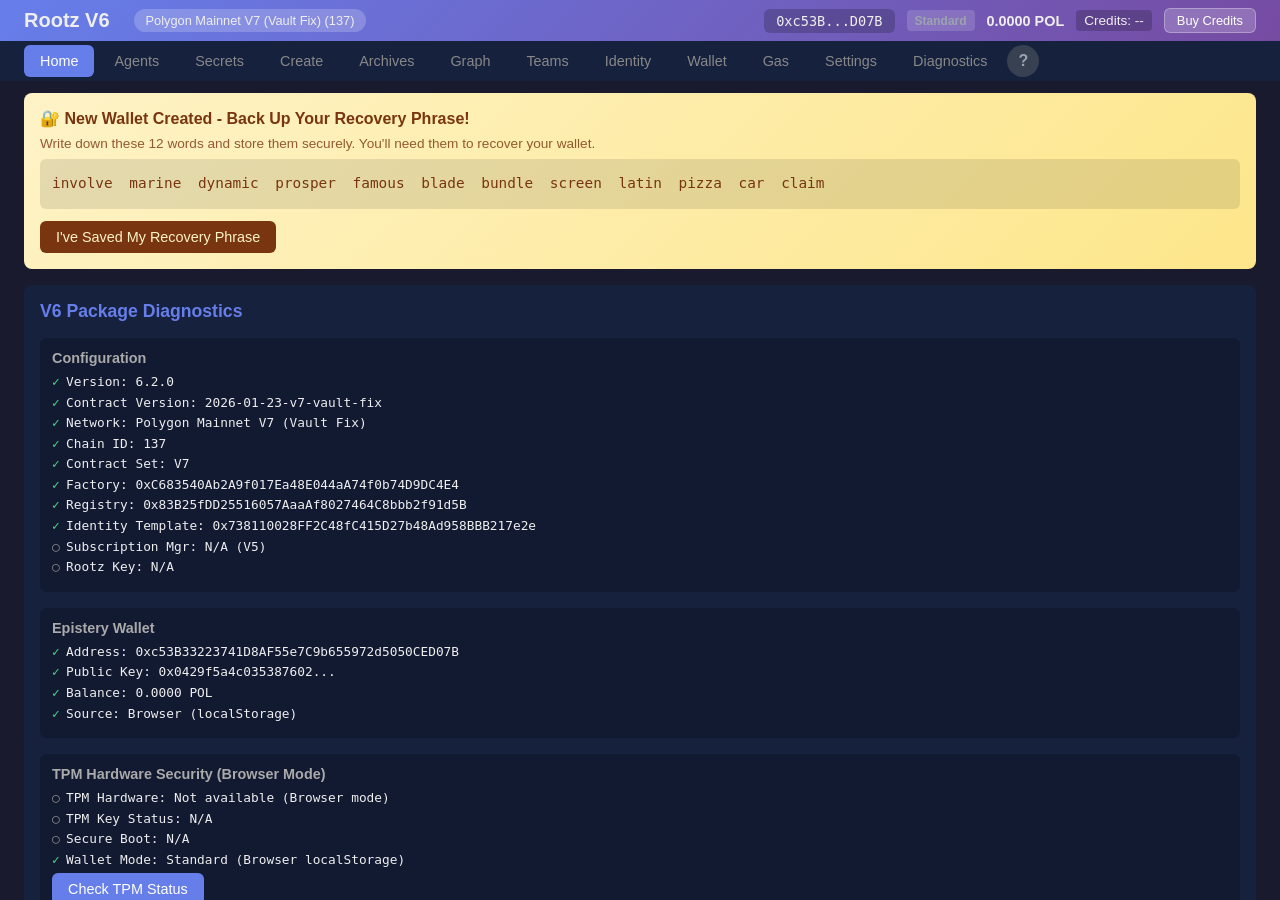
==== commit 365f14c8: "Deploy dashboard 2026-04-21-0649" ====
--- a/index.html
+++ b/index.html
@@ -7,7 +7,7 @@
 
   <!-- Office.js for Word Add-in integration -->
   <script src="https://appsforoffice.microsoft.com/lib/1/hosted/office.js"></script>
-  <script type="module" crossorigin src="./assets/index-DP-RvSxd.js"></script>
+  <script type="module" crossorigin src="./assets/index-Bz0zgaJ4.js"></script>
   <link rel="stylesheet" crossorigin href="./assets/index-CRIMobjy.css">
 </head>
 <body>
@@ -32,6 +32,7 @@
     <button data-tab="secrets">Secrets</button>
     <button data-tab="create">Create</button>
     <button data-tab="archives">Archives</button>
+    <button data-tab="graph">Graph</button>
     <button data-tab="teams">Teams</button>
     <button data-tab="identity">Identity</button>
     <button data-tab="wallet">Wallet</button>
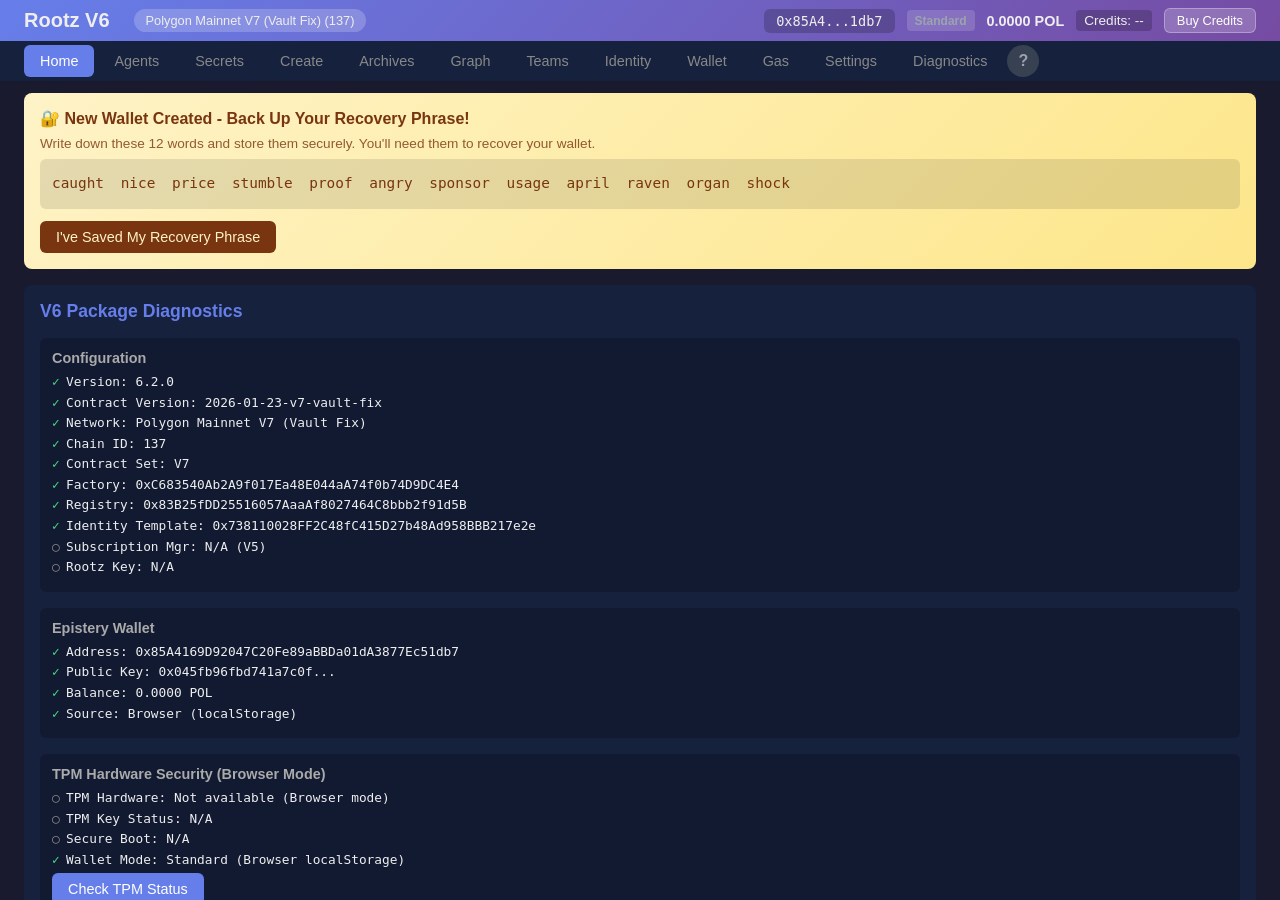
==== commit 9091a345: "Deploy dashboard 2026-04-21-0835" ====
--- a/index.html
+++ b/index.html
@@ -7,7 +7,7 @@
 
   <!-- Office.js for Word Add-in integration -->
   <script src="https://appsforoffice.microsoft.com/lib/1/hosted/office.js"></script>
-  <script type="module" crossorigin src="./assets/index-Bz0zgaJ4.js"></script>
+  <script type="module" crossorigin src="./assets/index-CtS-tNNM.js"></script>
   <link rel="stylesheet" crossorigin href="./assets/index-CRIMobjy.css">
 </head>
 <body>
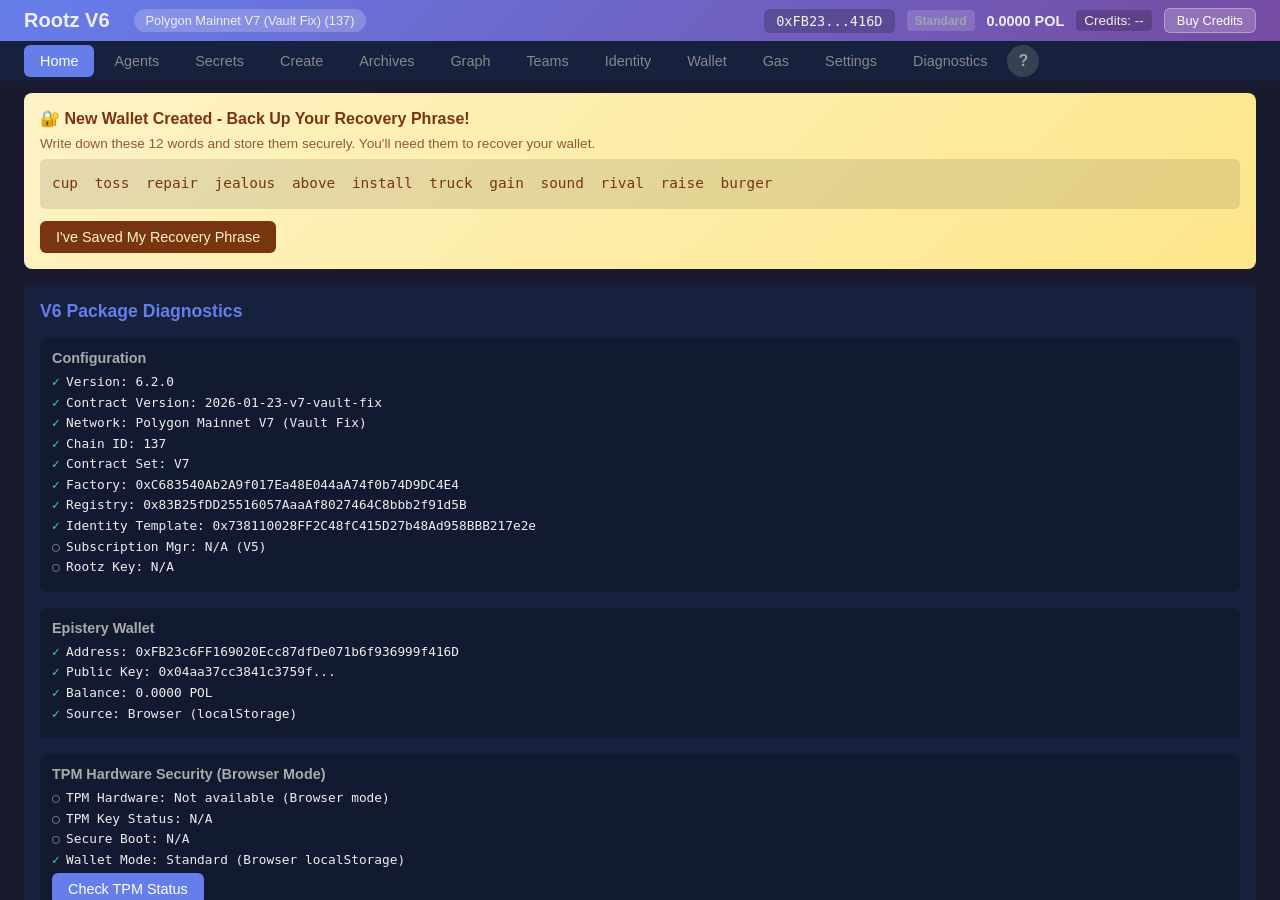
==== commit 03ffc10b: "Deploy dashboard 2026-04-30-1920" ====
--- a/index.html
+++ b/index.html
@@ -7,7 +7,7 @@
 
   <!-- Office.js for Word Add-in integration -->
   <script src="https://appsforoffice.microsoft.com/lib/1/hosted/office.js"></script>
-  <script type="module" crossorigin src="./assets/index-CtS-tNNM.js"></script>
+  <script type="module" crossorigin src="./assets/index-UJvslRBJ.js"></script>
   <link rel="stylesheet" crossorigin href="./assets/index-CRIMobjy.css">
 </head>
 <body>
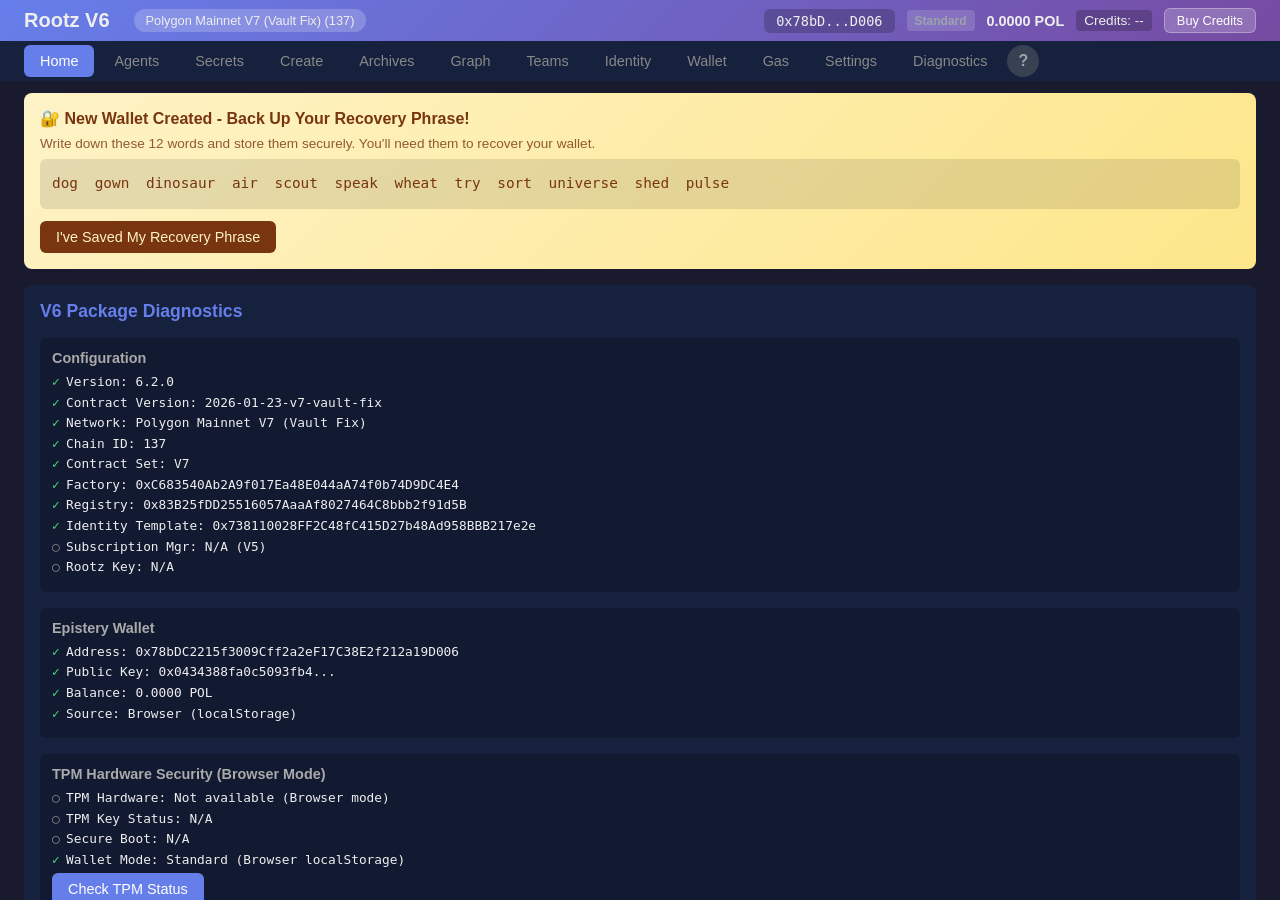
==== commit 745a113f: "drift capture 2026-08-25 from MCP-rootz-Relay:/var/www/dashboard Captured READ-ONLY: the deployed tr" ====
--- a/index.html
+++ b/index.html
@@ -7,7 +7,7 @@
 
   <!-- Office.js for Word Add-in integration -->
   <script src="https://appsforoffice.microsoft.com/lib/1/hosted/office.js"></script>
-  <script type="module" crossorigin src="./assets/index-UJvslRBJ.js"></script>
+  <script type="module" crossorigin src="./assets/index-EkBN_ibC.js"></script>
   <link rel="stylesheet" crossorigin href="./assets/index-CRIMobjy.css">
 </head>
 <body>
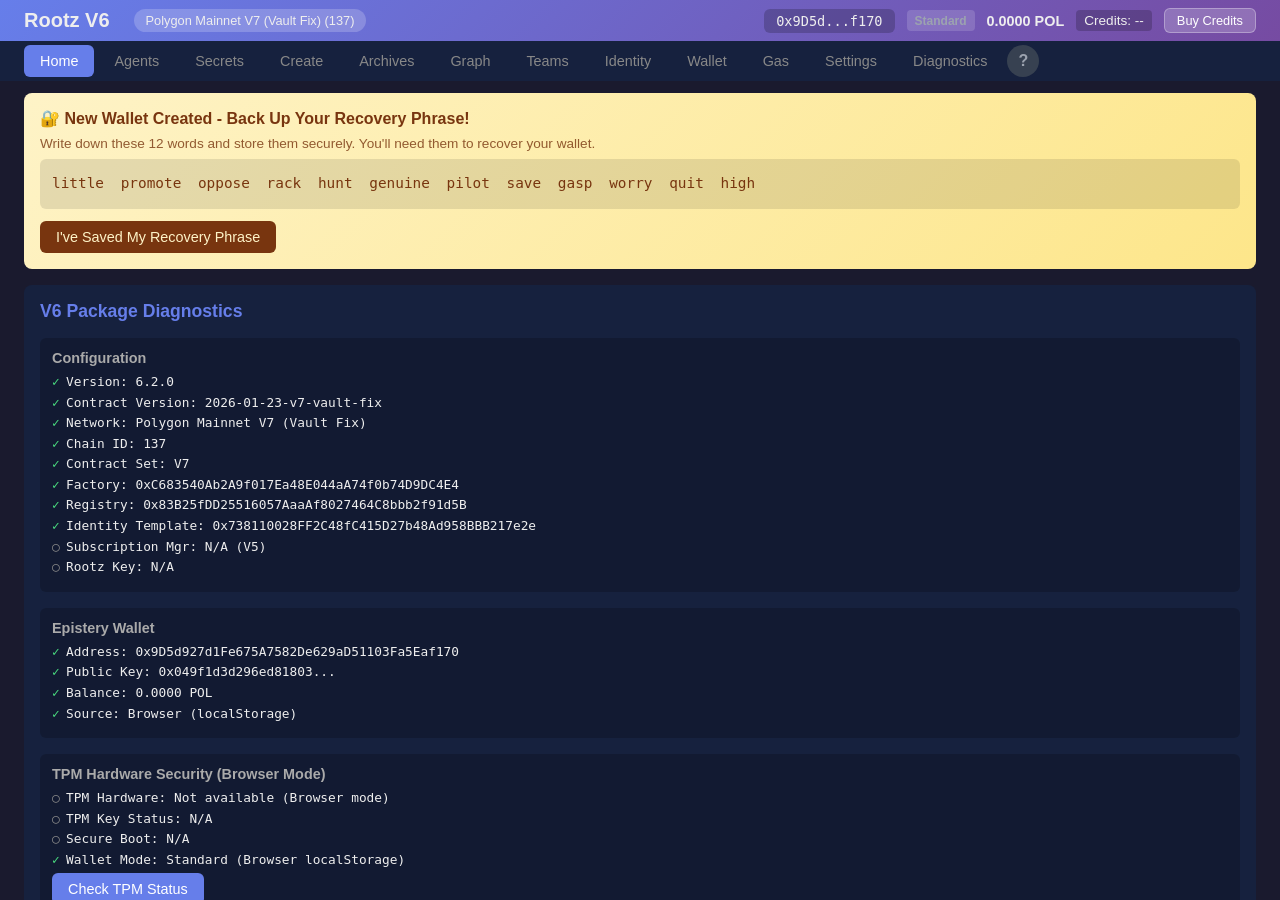
==== commit 53315de2: "Deploy dashboard from main 18bd613 — and remove the Pinata credentials from config.json The publishe" ====
--- a/index.html
+++ b/index.html
@@ -7,7 +7,7 @@
 
   <!-- Office.js for Word Add-in integration -->
   <script src="https://appsforoffice.microsoft.com/lib/1/hosted/office.js"></script>
-  <script type="module" crossorigin src="./assets/index-EkBN_ibC.js"></script>
+  <script type="module" crossorigin src="./assets/index-CVO6pzsg.js"></script>
   <link rel="stylesheet" crossorigin href="./assets/index-CRIMobjy.css">
 </head>
 <body>
